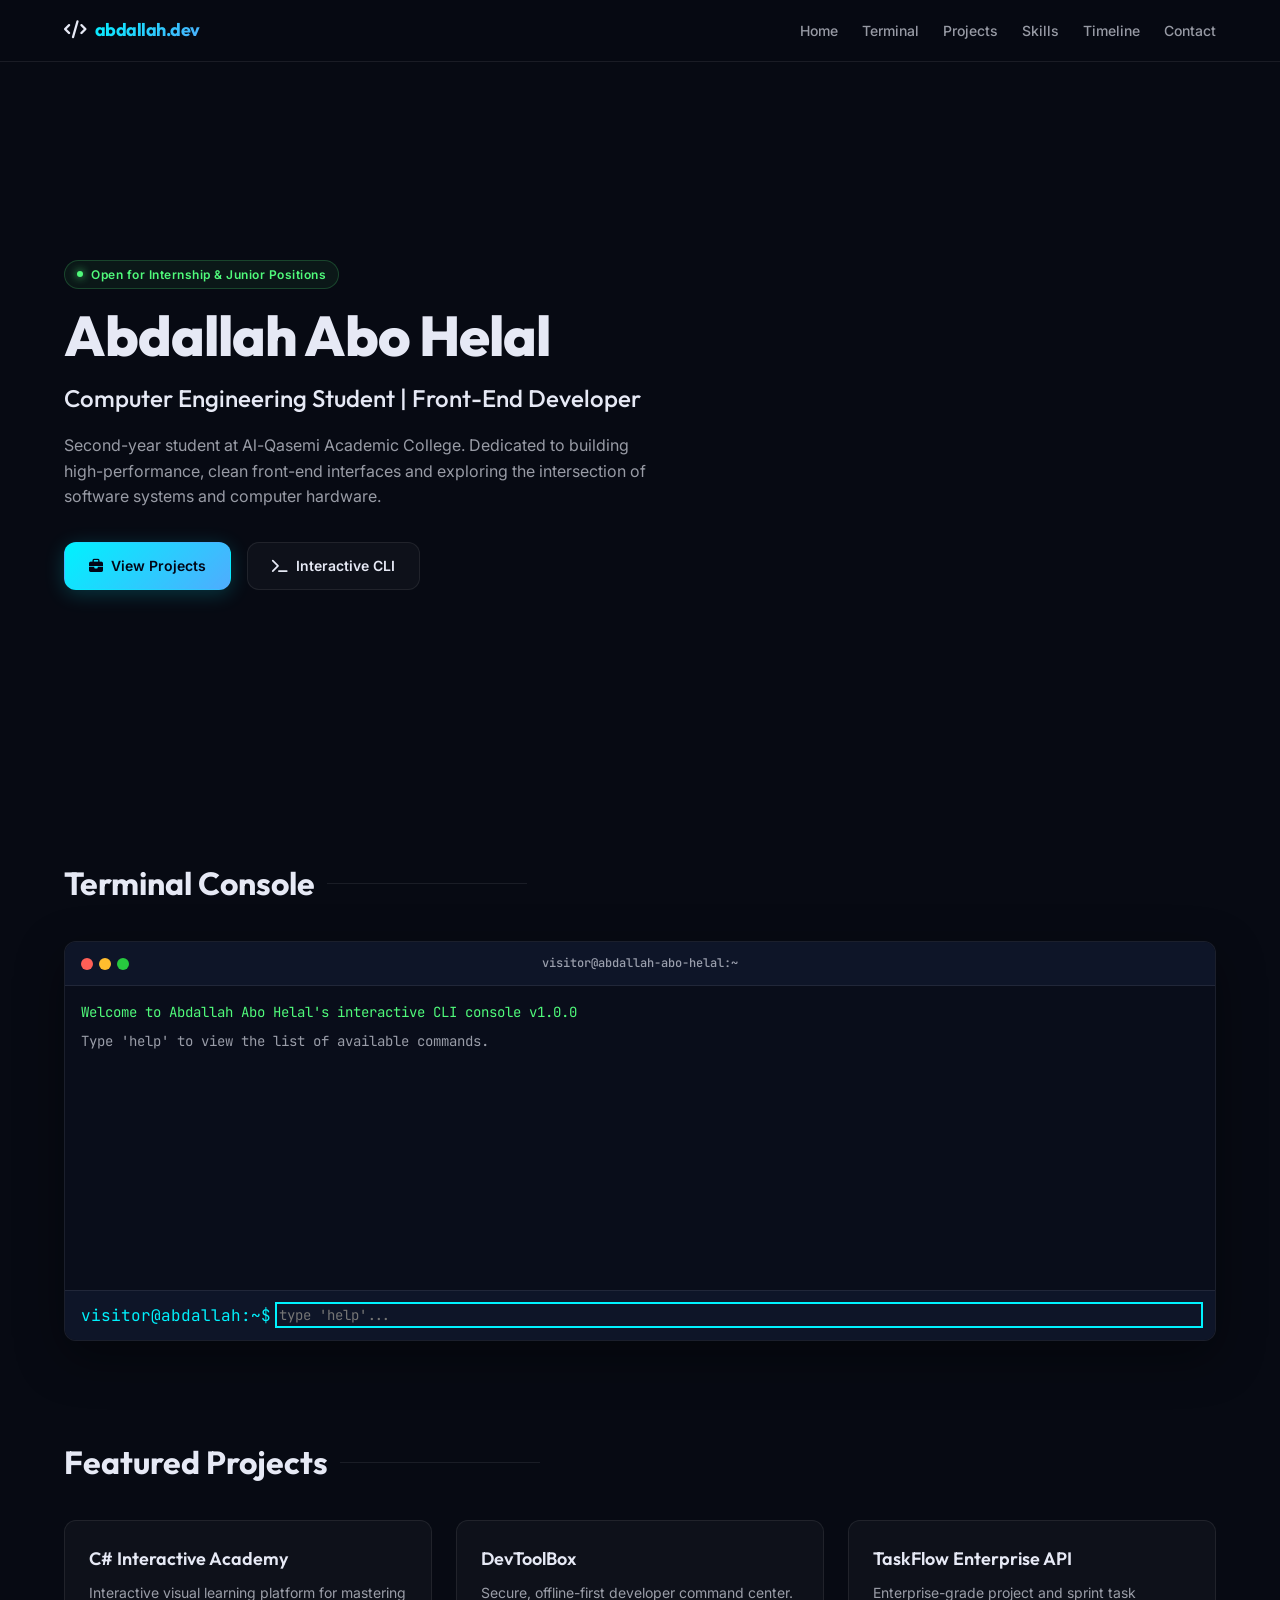
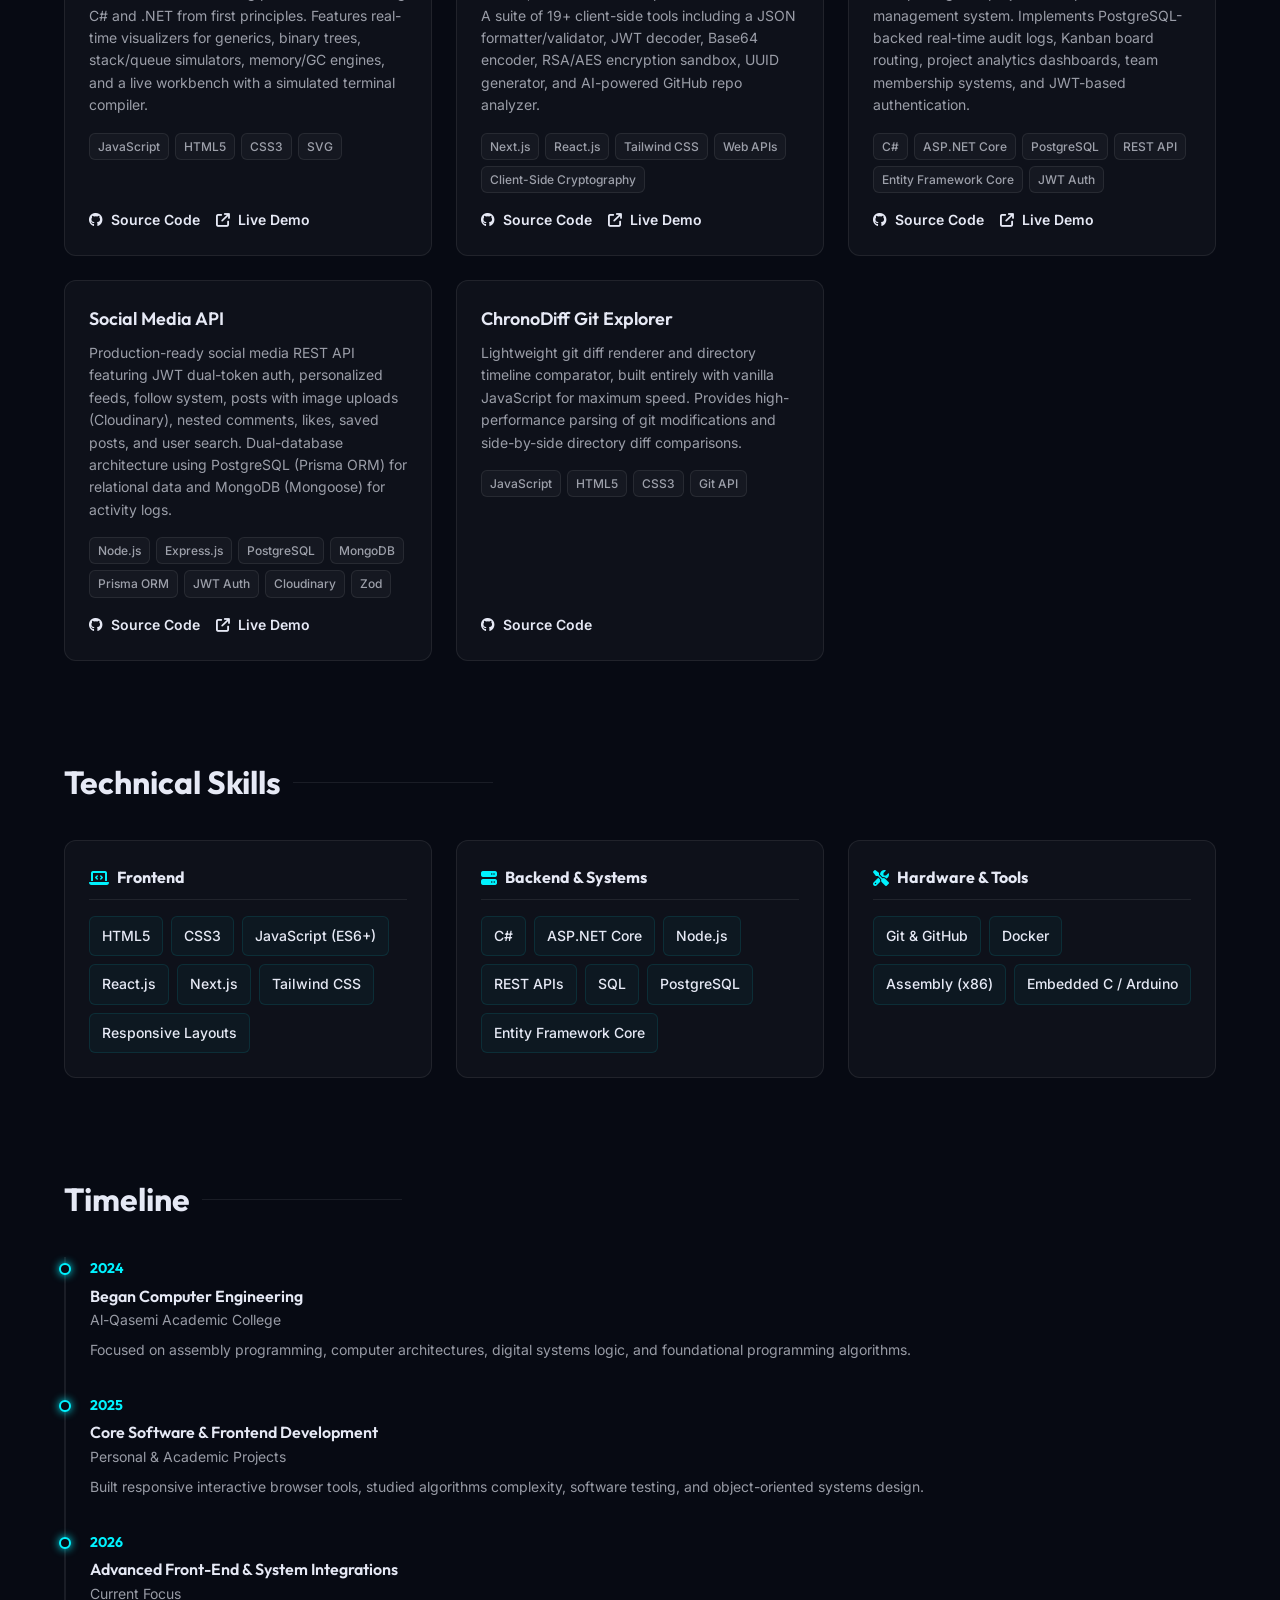
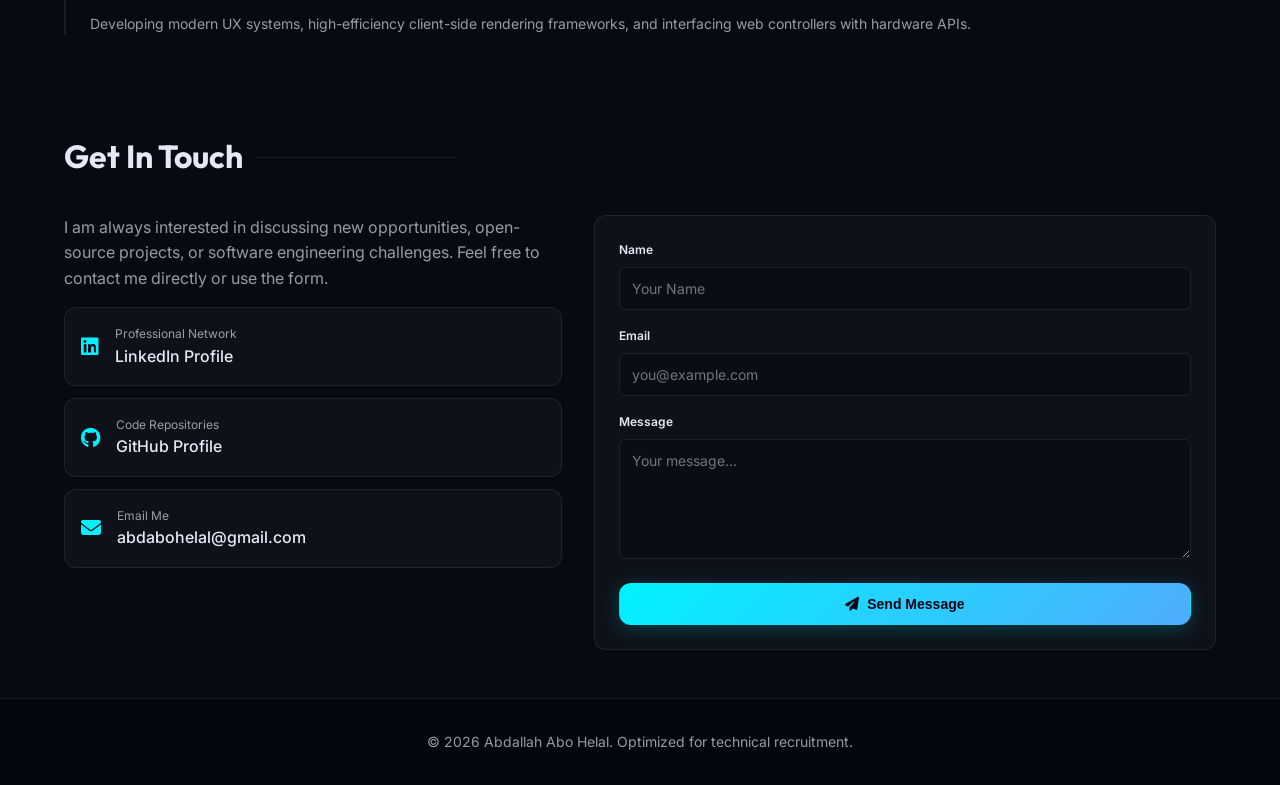
==== index.html @ c7d5bc29 "Update contact links, form, and project details Update GitHub URL and email across site and JSON-LD " ====
<!DOCTYPE html>
<html lang="en">
<head>
  <meta charset="UTF-8" />
  <meta name="viewport" content="width=device-width, initial-scale=1.0"/>
  <title>Abdallah Abo Helal | Portfolio</title>
  
  <!-- SEO Meta Tags -->
  <meta name="description" content="Portfolio of Abdallah Abo Helal, a Computer Engineering Student and Front-End Developer. Explorable interactive terminal interface showcasing software engineering and system architecture skills." />
  <meta name="keywords" content="Abdallah Abo Helal, Computer Engineering, Front-End Developer, Portfolio, Software Engineer, CLI Portfolio, Al-Qasemi Academic College" />
  <meta name="author" content="Abdallah Abo Helal" />
  
  <!-- OpenGraph Meta Tags -->
  <meta property="og:title" content="Abdallah Abo Helal | Computer Engineering Student & Developer" />
  <meta property="og:description" content="Explore my portfolio featuring a lightweight interactive CLI terminal, engineering projects, and technical skills." />
  <meta property="og:type" content="website" />
  <meta property="og:url" content="https://github.com/AH-AbdAllah" />

  <!-- Google Fonts -->
  <link rel="preconnect" href="https://fonts.googleapis.com">
  <link rel="preconnect" href="https://fonts.gstatic.com" crossorigin>
  <link href="https://fonts.googleapis.com/css2?family=Inter:wght@300;400;500;600;700&family=JetBrains+Mono:wght@400;500&family=Outfit:wght@400;500;600;700;800&display=swap" rel="stylesheet">

  <!-- FontAwesome Icons -->
  <link rel="stylesheet" href="https://cdnjs.cloudflare.com/ajax/libs/font-awesome/6.4.0/css/all.min.css" integrity="sha512-iecdLmaskl7CVkqkXNQ/ZH/XLlvWZOJyj7Yy7tcenmpD1ypASozpmT/E0iPtmFIB46ZmdtAc9eNBvH0H/ZpiBw==" crossorigin="anonymous" referrerpolicy="no-referrer" />

  <!-- Link to External Stylesheet -->
  <link rel="stylesheet" href="style.css" />

  <!-- JSON-LD Person Schema -->
  <script type="application/ld+json">
  {
    "@context": "https://schema.org",
    "@type": "Person",
    "name": "Abdallah Abo Helal",
    "jobTitle": "Computer Engineering Student & Front-End Developer",
    "alumniOf": {
      "@type": "EducationalOrganization",
      "name": "Al-Qasemi Academic College"
    },
    "url": "https://www.linkedin.com/in/abd-allah-abo-helal-a6677434a/",
    "sameAs": [
      "https://www.linkedin.com/in/abd-allah-abo-helal-a6677434a/",
      "https://github.com/AH-AbdAllah"
    ]
  }
  </script>

  <!-- Link to External JavaScript logic -->
  <script src="script.js" defer></script>
</head>
<body>

  <!-- Floating Sticky Navigation -->
  <header>
    <nav class="nav-container">
      <a href="#" class="logo">
        <i class="fa-solid fa-code"></i> <span>abdallah.dev</span>
      </a>
      <ul class="nav-links">
        <li><a href="#" class="active">Home</a></li>
        <li><a href="#terminal">Terminal</a></li>
        <li><a href="#projects">Projects</a></li>
        <li><a href="#skills">Skills</a></li>
        <li><a href="#timeline">Timeline</a></li>
        <li><a href="#contact">Contact</a></li>
      </ul>
    </nav>
  </header>

  <!-- Hero Section -->
  <section class="hero-section" id="home">
    <div class="status-badge">
      <span class="pulse"></span> Open for Internship & Junior Positions
    </div>
    <h1 class="hero-title">Abdallah Abo Helal</h1>
    <h2 class="hero-subtitle">Computer Engineering Student | Front-End Developer</h2>
    <p class="hero-description">
      Second-year student at Al-Qasemi Academic College. Dedicated to building high-performance, clean front-end interfaces and exploring the intersection of software systems and computer hardware.
    </p>
    <div class="hero-actions">
      <a href="#projects" class="btn btn-primary">
        <i class="fa-solid fa-briefcase"></i> View Projects
      </a>
      <a href="#terminal" class="btn btn-secondary" onclick="focusTerminal()">
        <i class="fa-solid fa-terminal"></i> Interactive CLI
      </a>
    </div>
  </section>

  <!-- Interactive Terminal Section -->
  <section id="terminal">
    <div class="section-header">
      <h2 class="section-title">Terminal Console</h2>
    </div>
    
    <div class="terminal-container" onclick="focusTerminal()">
      <div class="terminal-header">
        <div class="terminal-dots">
          <div class="terminal-dot red"></div>
          <div class="terminal-dot yellow"></div>
          <div class="terminal-dot green"></div>
        </div>
        <div class="terminal-title">visitor@abdallah-abo-helal:~</div>
        <div style="width: 48px;"></div>
      </div>
      
      <div class="terminal-output" id="terminalOutput">
        <!-- Lines will be dynamically generated here -->
      </div>
      
      <div class="terminal-input-container">
        <span class="prompt-user">visitor@abdallah:~$</span>
        <input 
          type="text" 
          class="terminal-input" 
          id="terminalInput" 
          autofocus 
          autocomplete="off" 
          spellcheck="false"
          placeholder="type 'help'..."
        />
      </div>
    </div>
  </section>

  <!-- Projects Grid Section -->
  <section id="projects">
    <div class="section-header">
      <h2 class="section-title">Featured Projects</h2>
    </div>
    <div class="projects-grid" id="projectsGrid">
      <!-- Dynamically generated projects cards -->
    </div>
  </section>

  <!-- Skills Grid Section -->
  <section id="skills">
    <div class="section-header">
      <h2 class="section-title">Technical Skills</h2>
    </div>
    <div class="skills-wrapper" id="skillsWrapper">
      <!-- Dynamically generated skills -->
    </div>
  </section>

  <!-- Education Timeline Section -->
  <section id="timeline">
    <div class="section-header">
      <h2 class="section-title">Timeline</h2>
    </div>
    <div class="timeline-container" id="timelineContainer">
      <!-- Dynamically generated timeline -->
    </div>
  </section>

  <!-- Contact Form Section -->
  <section id="contact">
    <div class="section-header">
      <h2 class="section-title">Get In Touch</h2>
    </div>
    
    <div class="contact-container">
      <div class="contact-info">
        <p>
          I am always interested in discussing new opportunities, open-source projects, or software engineering challenges. Feel free to contact me directly or use the form.
        </p>
        <div class="contact-methods">
          <a href="https://www.linkedin.com/in/abd-allah-abo-helal-a6677434a/" target="_blank" rel="noopener noreferrer" class="contact-method">
            <i class="fa-brands fa-linkedin"></i>
            <div>
              <span>Professional Network</span>
              <p>LinkedIn Profile</p>
            </div>
          </a>
          <a href="https://github.com/AH-AbdAllah" target="_blank" rel="noopener noreferrer" class="contact-method">
            <i class="fa-brands fa-github"></i>
            <div>
              <span>Code Repositories</span>
              <p>GitHub Profile</p>
            </div>
          </a>
          <a href="mailto:abdabohelal@gmail.com" class="contact-method">
            <i class="fa-solid fa-envelope"></i>
            <div>
              <span>Email Me</span>
              <p>abdabohelal@gmail.com</p>
            </div>
          </a>
        </div>
      </div>
      
      <div class="contact-form-card">
        <form id="contactForm" onsubmit="handleContactSubmit(event)">
          <div class="form-group">
            <label for="formName">Name</label>
            <input type="text" id="formName" name="name" class="form-control" placeholder="Your Name" />
            <div class="form-feedback" id="nameFeedback">Name is required.</div>
          </div>
          <div class="form-group">
            <label for="formEmail">Email</label>
            <input type="email" id="formEmail" name="email" class="form-control" placeholder="you@example.com" />
            <div class="form-feedback" id="emailFeedback">A valid email address is required.</div>
          </div>
          <div class="form-group">
            <label for="formMessage">Message</label>
            <textarea id="formMessage" name="message" class="form-control" placeholder="Your message..."></textarea>
            <div class="form-feedback" id="messageFeedback">Message cannot be empty.</div>
          </div>
          
          <button type="submit" class="btn btn-primary" style="width: 100%;">
            <i class="fa-solid fa-paper-plane"></i> Send Message
          </button>
        </form>
        <div class="form-success" id="formSuccess">
          <i class="fa-solid fa-circle-check"></i> &nbsp; Message received successfully! Thank you for reaching out.
        </div>
      </div>
    </div>
  </section>

  <!-- Footer -->
  <footer>
    <p>© 2026 Abdallah Abo Helal. Optimized for technical recruitment.</p>
  </footer>
</body>
</html>
---- style.css ----
/* Design System Tokens */
:root {
  --bg: #070a13;
  --surface: rgba(255, 255, 255, 0.03);
  --surface-hover: rgba(255, 255, 255, 0.06);
  --border: rgba(255, 255, 255, 0.08);
  --border-focus: rgba(0, 242, 254, 0.5);

  --primary: #00f2fe;
  --secondary: #4facfe;
  --primary-glow: rgba(0, 242, 254, 0.15);

  --text: #e6e9f5;
  --muted: rgba(230, 233, 245, 0.65);
  --error: #ff5555;
  --success: #50fa7b;

  --radius: 12px;
  --radius-sm: 6px;

  --space-1: 4px;
  --space-2: 8px;
  --space-3: 12px;
  --space-4: 16px;
  --space-5: 24px;
  --space-6: 32px;
  --space-8: 48px;

  --font-headings: 'Outfit', sans-serif;
  --font-body: 'Inter', sans-serif;
  --font-terminal: 'JetBrains Mono', monospace;

  --transition-fast: 0.15s ease;
  --transition-normal: 0.25s ease;

  /* Typography Scale */
  --font-size-xs: 0.75rem;
  --font-size-sm: 0.875rem;
  --font-size-md: 1rem;
  --font-size-lg: 1.125rem;
  --font-size-xl: 1.5rem;
  --font-size-2xl: 2rem;
  --font-size-3xl: 3.5rem;
}

/* Base Styles */
* {
  margin: 0;
  padding: 0;
  box-sizing: border-box;
  outline: none;
}

html {
  scroll-behavior: smooth;
  font-size: 16px;
  background-color: var(--bg);
}

body {
  background-color: var(--bg);
  color: var(--text);
  font-family: var(--font-body);
  line-height: 1.6;
  overflow-x: hidden;
  -webkit-font-smoothing: antialiased;
}

/* Floating Navigation */
header {
  position: fixed;
  top: 0;
  left: 0;
  width: 100%;
  z-index: 100;
  background: rgba(7, 10, 19, 0.75);
  backdrop-filter: blur(12px);
  border-bottom: 1px solid var(--border);
}

.nav-container {
  max-width: 1200px;
  margin: 0 auto;
  padding: var(--space-4) var(--space-5);
  display: flex;
  justify-content: space-between;
  align-items: center;
}

.logo {
  font-family: var(--font-headings);
  font-size: var(--font-size-lg);
  font-weight: 700;
  color: var(--text);
  text-decoration: none;
  letter-spacing: -0.5px;
  display: flex;
  align-items: center;
  gap: var(--space-2);
}

.logo span {
  background: linear-gradient(135deg, var(--primary), var(--secondary));
  -webkit-background-clip: text;
  -webkit-text-fill-color: transparent;
}

.nav-links {
  display: flex;
  list-style: none;
  gap: var(--space-5);
}

.nav-links a {
  color: var(--muted);
  text-decoration: none;
  font-size: var(--font-size-sm);
  font-weight: 500;
  transition: var(--transition-fast);
  position: relative;
}

.nav-links a:hover,
.nav-links a.active {
  color: var(--primary);
}

.nav-links a::after {
  content: '';
  position: absolute;
  bottom: -4px;
  left: 0;
  width: 0;
  height: 2px;
  background: linear-gradient(90deg, var(--primary), var(--secondary));
  transition: var(--transition-fast);
}

.nav-links a:hover::after,
.nav-links a.active::after {
  width: 100%;
}

/* Layout Sections */
section {
  max-width: 1200px;
  margin: 0 auto;
  padding: var(--space-8) var(--space-5);
}

.section-header {
  margin-bottom: var(--space-6);
}

.section-title {
  font-family: var(--font-headings);
  font-size: var(--font-size-2xl);
  font-weight: 700;
  color: var(--text);
  display: flex;
  align-items: center;
  gap: var(--space-3);
}

.section-title::after {
  content: '';
  flex-grow: 1;
  height: 1px;
  background: var(--border);
  max-width: 200px;
}

/* Hero Section */
.hero-section {
  min-height: 90vh;
  display: flex;
  flex-direction: column;
  justify-content: center;
  position: relative;
  padding-top: calc(var(--space-8) + 40px);
}

.status-badge {
  display: inline-flex;
  align-items: center;
  gap: var(--space-2);
  background: rgba(80, 250, 123, 0.06);
  border: 1px solid rgba(80, 250, 123, 0.2);
  color: var(--success);
  padding: var(--space-1) var(--space-3);
  border-radius: 999px;
  font-size: var(--font-size-xs);
  font-weight: 600;
  width: fit-content;
  margin-bottom: var(--space-4);
  letter-spacing: 0.5px;
}

.status-badge .pulse {
  width: 6px;
  height: 6px;
  background-color: var(--success);
  border-radius: 50%;
  display: inline-block;
  box-shadow: 0 0 8px var(--success);
  animation: pulse-animation 2s infinite;
}

@keyframes pulse-animation {
  0% {
    transform: scale(0.95);
    box-shadow: 0 0 0 0 rgba(80, 250, 123, 0.7);
  }
  70% {
    transform: scale(1);
    box-shadow: 0 0 0 6px rgba(80, 250, 123, 0);
  }
  100% {
    transform: scale(0.95);
    box-shadow: 0 0 0 0 rgba(80, 250, 123, 0);
  }
}

.hero-title {
  font-family: var(--font-headings);
  font-size: var(--font-size-3xl);
  font-weight: 800;
  line-height: 1.1;
  margin-bottom: var(--space-3);
  letter-spacing: -1px;
}

.hero-title span {
  background: linear-gradient(135deg, var(--primary), var(--secondary));
  -webkit-background-clip: text;
  -webkit-text-fill-color: transparent;
}

.hero-subtitle {
  font-family: var(--font-headings);
  font-size: var(--font-size-xl);
  font-weight: 500;
  color: var(--text);
  margin-bottom: var(--space-4);
}

.hero-description {
  max-width: 600px;
  color: var(--muted);
  font-size: var(--font-size-md);
  margin-bottom: var(--space-6);
}

.hero-actions {
  display: flex;
  gap: var(--space-4);
  flex-wrap: wrap;
}

.btn {
  display: inline-flex;
  align-items: center;
  justify-content: center;
  gap: var(--space-2);
  padding: var(--space-3) var(--space-5);
  border-radius: var(--radius);
  font-size: var(--font-size-sm);
  font-weight: 600;
  text-decoration: none;
  cursor: pointer;
  transition: var(--transition-fast);
  border: 1px solid transparent;
}

.btn-primary {
  background: linear-gradient(135deg, var(--primary), var(--secondary));
  color: #020617;
  box-shadow: 0 4px 20px rgba(0, 242, 254, 0.2);
}

.btn-primary:hover {
  box-shadow: 0 4px 24px rgba(0, 242, 254, 0.35);
  transform: translateY(-2px);
}

.btn-secondary {
  background: var(--surface);
  border-color: var(--border);
  color: var(--text);
}

.btn-secondary:hover {
  background: var(--surface-hover);
  border-color: var(--muted);
  transform: translateY(-2px);
}

/* Terminal Console */
.terminal-container {
  margin-top: var(--space-5);
  background: rgba(10, 15, 30, 0.7);
  border: 1px solid var(--border);
  border-radius: var(--radius);
  box-shadow: 0 16px 48px rgba(0, 0, 0, 0.4);
  overflow: hidden;
  font-family: var(--font-terminal);
  display: flex;
  flex-direction: column;
  height: 400px;
}

.terminal-header {
  background: rgba(15, 23, 42, 0.9);
  padding: var(--space-3) var(--space-4);
  display: flex;
  justify-content: space-between;
  align-items: center;
  border-bottom: 1px solid var(--border);
}

.terminal-dots {
  display: flex;
  gap: 6px;
}

.terminal-dot {
  width: 12px;
  height: 12px;
  border-radius: 50%;
}

.terminal-dot.red { background-color: #ff5f56; }
.terminal-dot.yellow { background-color: #ffbd2e; }
.terminal-dot.green { background-color: #27c93f; }

.terminal-title {
  font-size: var(--font-size-xs);
  color: var(--muted);
  font-weight: 500;
}

.terminal-output {
  flex-grow: 1;
  padding: var(--space-4);
  overflow-y: auto;
  font-size: var(--font-size-sm);
  display: flex;
  flex-direction: column;
  gap: var(--space-2);
  scroll-behavior: smooth;
}

.terminal-line {
  line-height: 1.5;
  white-space: pre-wrap;
  word-break: break-word;
}

.line-command {
  display: flex;
  align-items: center;
}

.prompt-user {
  color: var(--primary);
}

.prompt-cmd {
  color: var(--text);
  font-weight: 500;
}

.line-default {
  color: var(--text);
}

.line-info {
  color: var(--muted);
}

.line-error {
  color: var(--error);
  font-weight: 500;
}

.line-success {
  color: var(--success);
}

.terminal-input-container {
  display: flex;
  align-items: center;
  background: rgba(15, 23, 42, 0.9);
  padding: var(--space-3) var(--space-4);
  border-top: 1px solid var(--border);
}

.terminal-input-container .prompt-user {
  margin-right: var(--space-2);
  user-select: none;
}

.terminal-input {
  flex-grow: 1;
  background: transparent;
  border: none;
  color: var(--text);
  font-family: var(--font-terminal);
  font-size: var(--font-size-sm);
  caret-color: var(--primary);
}

/* Projects Grid */
.projects-grid {
  display: grid;
  grid-template-columns: repeat(auto-fit, minmax(320px, 1fr));
  gap: var(--space-5);
  margin-top: var(--space-4);
}

.project-card {
  background: var(--surface);
  border: 1px solid var(--border);
  border-radius: var(--radius);
  padding: var(--space-5);
  display: flex;
  flex-direction: column;
  justify-content: space-between;
  transition: var(--transition-normal);
}

.project-card:hover {
  transform: translateY(-4px);
  border-color: var(--primary-glow);
  box-shadow: 0 12px 32px rgba(0, 242, 254, 0.05);
}

.project-top h3 {
  font-family: var(--font-headings);
  font-size: var(--font-size-lg);
  font-weight: 600;
  color: var(--text);
  margin-bottom: var(--space-2);
}

.project-description {
  color: var(--muted);
  font-size: var(--font-size-sm);
  margin-bottom: var(--space-4);
}

.project-tech {
  display: flex;
  flex-wrap: wrap;
  gap: 6px;
  margin-bottom: var(--space-4);
}

.tech-tag {
  background: rgba(255, 255, 255, 0.03);
  border: 1px solid var(--border);
  color: var(--muted);
  padding: 3px 8px;
  border-radius: var(--radius-sm);
  font-size: var(--font-size-xs);
  font-weight: 500;
}

.project-links {
  display: flex;
  gap: var(--space-4);
}

.project-link {
  color: var(--text);
  text-decoration: none;
  font-size: var(--font-size-sm);
  font-weight: 600;
  display: flex;
  align-items: center;
  gap: var(--space-2);
  transition: var(--transition-fast);
}

.project-link:hover {
  color: var(--primary);
}

/* Skills Grid */
.skills-wrapper {
  display: grid;
  grid-template-columns: repeat(auto-fit, minmax(280px, 1fr));
  gap: var(--space-5);
  margin-top: var(--space-4);
}

.skills-category {
  background: var(--surface);
  border: 1px solid var(--border);
  border-radius: var(--radius);
  padding: var(--space-5);
}

.skills-category h3 {
  font-family: var(--font-headings);
  font-size: var(--font-size-md);
  color: var(--text);
  margin-bottom: var(--space-4);
  display: flex;
  align-items: center;
  gap: var(--space-2);
  border-bottom: 1px solid var(--border);
  padding-bottom: var(--space-2);
}

.skills-category h3 i {
  color: var(--primary);
}

.skills-list {
  display: flex;
  flex-wrap: wrap;
  gap: var(--space-2);
}

.skill-badge {
  background: rgba(0, 242, 254, 0.03);
  border: 1px solid rgba(0, 242, 254, 0.1);
  color: var(--text);
  padding: var(--space-2) var(--space-3);
  border-radius: var(--radius-sm);
  font-size: var(--font-size-sm);
  font-weight: 500;
  transition: var(--transition-fast);
}

.skill-badge:hover {
  border-color: var(--primary);
  box-shadow: 0 0 10px rgba(0, 242, 254, 0.15);
  transform: translateY(-1px);
}

/* Timeline Section */
.timeline-container {
  position: relative;
  margin-top: var(--space-4);
  padding-left: var(--space-5);
  border-left: 2px solid var(--border);
}

.timeline-item {
  position: relative;
  margin-bottom: var(--space-6);
}

.timeline-item:last-child {
  margin-bottom: 0;
}

.timeline-dot {
  position: absolute;
  left: calc(-1 * var(--space-5) - 7px);
  top: 6px;
  width: 12px;
  height: 12px;
  border-radius: 50%;
  background: var(--bg);
  border: 2px solid var(--primary);
  box-shadow: 0 0 8px var(--primary);
}

.timeline-time {
  font-family: var(--font-headings);
  font-size: var(--font-size-sm);
  font-weight: 700;
  color: var(--primary);
  margin-bottom: 4px;
}

.timeline-title {
  font-family: var(--font-headings);
  font-size: var(--font-size-md);
  font-weight: 600;
  color: var(--text);
}

.timeline-institution {
  font-size: var(--font-size-sm);
  color: var(--muted);
  margin-bottom: var(--space-2);
}

.timeline-description {
  color: var(--muted);
  font-size: var(--font-size-sm);
}

/* Contact Section */
.contact-container {
  display: grid;
  grid-template-columns: 1fr 1.25fr;
  gap: var(--space-6);
  margin-top: var(--space-4);
}

.contact-info {
  display: flex;
  flex-direction: column;
  gap: var(--space-4);
}

.contact-info p {
  color: var(--muted);
  font-size: var(--font-size-md);
}

.contact-methods {
  display: flex;
  flex-direction: column;
  gap: var(--space-3);
}

.contact-method {
  display: flex;
  align-items: center;
  gap: var(--space-4);
  background: var(--surface);
  border: 1px solid var(--border);
  padding: var(--space-4);
  border-radius: var(--radius);
  color: var(--text);
  text-decoration: none;
  transition: var(--transition-fast);
}

.contact-method:hover {
  border-color: var(--primary);
  background: var(--surface-hover);
  transform: translateX(4px);
}

.contact-method i {
  font-size: 1.25rem;
  color: var(--primary);
}

.contact-method div span {
  display: block;
  font-size: var(--font-size-xs);
  color: var(--muted);
}

.contact-method div p {
  font-weight: 500;
  margin: 0;
  color: var(--text);
}

.contact-form-card {
  background: var(--surface);
  border: 1px solid var(--border);
  border-radius: var(--radius);
  padding: var(--space-5);
}

.form-group {
  margin-bottom: var(--space-4);
}

.form-group label {
  display: block;
  font-size: var(--font-size-xs);
  font-weight: 600;
  color: var(--text);
  margin-bottom: var(--space-2);
}

.form-control {
  width: 100%;
  background: rgba(7, 10, 19, 0.5);
  border: 1px solid var(--border);
  color: var(--text);
  padding: var(--space-3);
  border-radius: var(--radius-sm);
  font-family: var(--font-body);
  font-size: var(--font-size-sm);
  transition: var(--transition-fast);
}

.form-control:focus {
  border-color: var(--border-focus);
  box-shadow: 0 0 12px var(--primary-glow);
}

textarea.form-control {
  resize: vertical;
  min-height: 120px;
}

.form-feedback {
  font-size: var(--font-size-xs);
  color: var(--error);
  margin-top: 4px;
  display: none;
}

.form-success {
  background: rgba(80, 250, 123, 0.08);
  border: 1px solid rgba(80, 250, 123, 0.2);
  color: var(--success);
  padding: var(--space-4);
  border-radius: var(--radius-sm);
  text-align: center;
  margin-top: var(--space-4);
  font-size: var(--font-size-sm);
  display: none;
}

/* Footer */
footer {
  border-top: 1px solid var(--border);
  padding: var(--space-6) var(--space-5);
  text-align: center;
  background: #04060d;
}

footer p {
  font-size: var(--font-size-sm);
  color: var(--muted);
}

/* Keyboard Nav Focus Ring Styling */
a:focus-visible,
button:focus-visible,
input:focus-visible,
textarea:focus-visible {
  outline: 2px solid var(--primary);
  outline-offset: 2px;
}

/* Responsive Breakpoints */
@media (max-width: 900px) {
  .contact-container {
    grid-template-columns: 1fr;
  }
}

@media (max-width: 768px) {
  html {
    font-size: 15px;
  }

  .nav-links {
    display: none; /* Keep nav simple on mobile */
  }

  .hero-title {
    font-size: 2.75rem;
  }

  .hero-subtitle {
    font-size: 1.25rem;
  }

  section {
    padding: var(--space-6) var(--space-4);
  }
}

@media (max-width: 480px) {
  .hero-title {
    font-size: 2.25rem;
  }

  .hero-actions {
    flex-direction: column;
    width: 100%;
  }

  .btn {
    width: 100%;
  }
}

@media (prefers-reduced-motion: reduce) {
  html {
    scroll-behavior: auto;
  }
  .status-badge .pulse {
    animation: none;
  }
  .project-card, .contact-method {
    transition: none;
    transform: none !important;
  }
}
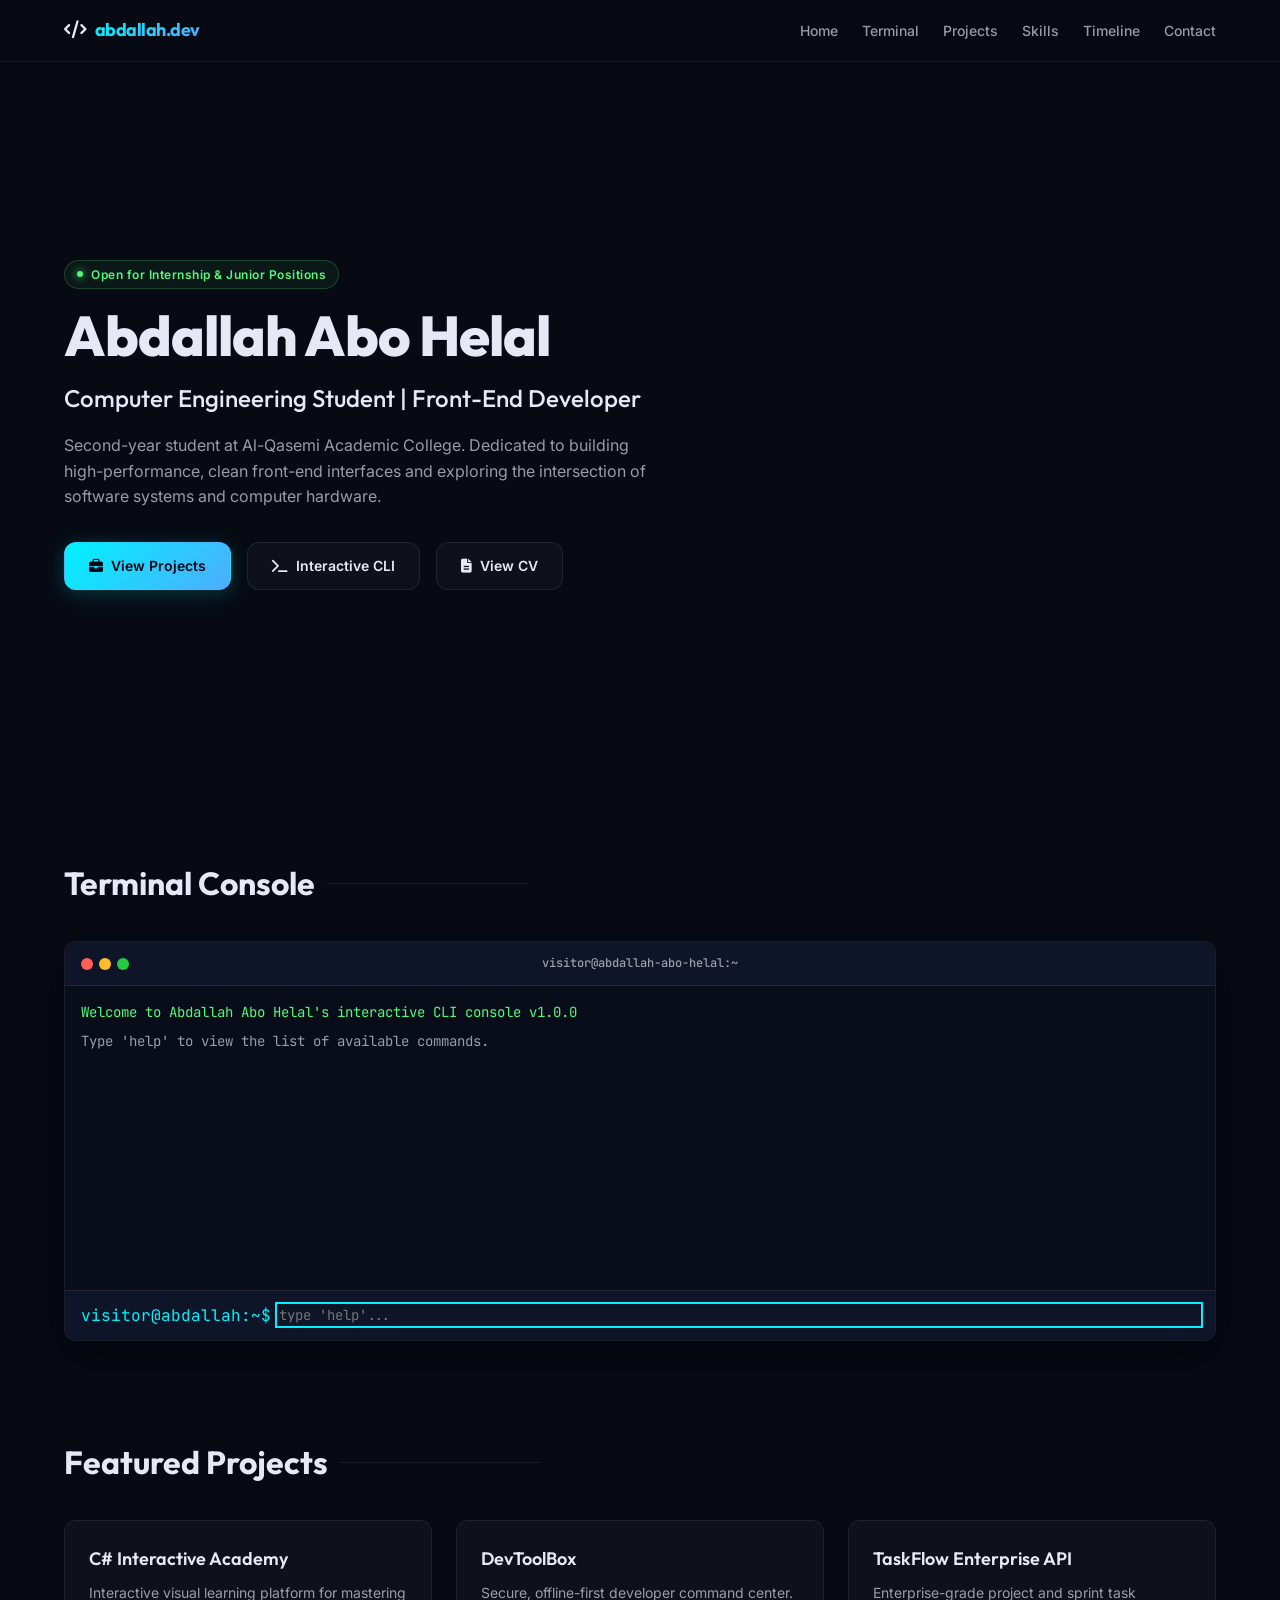
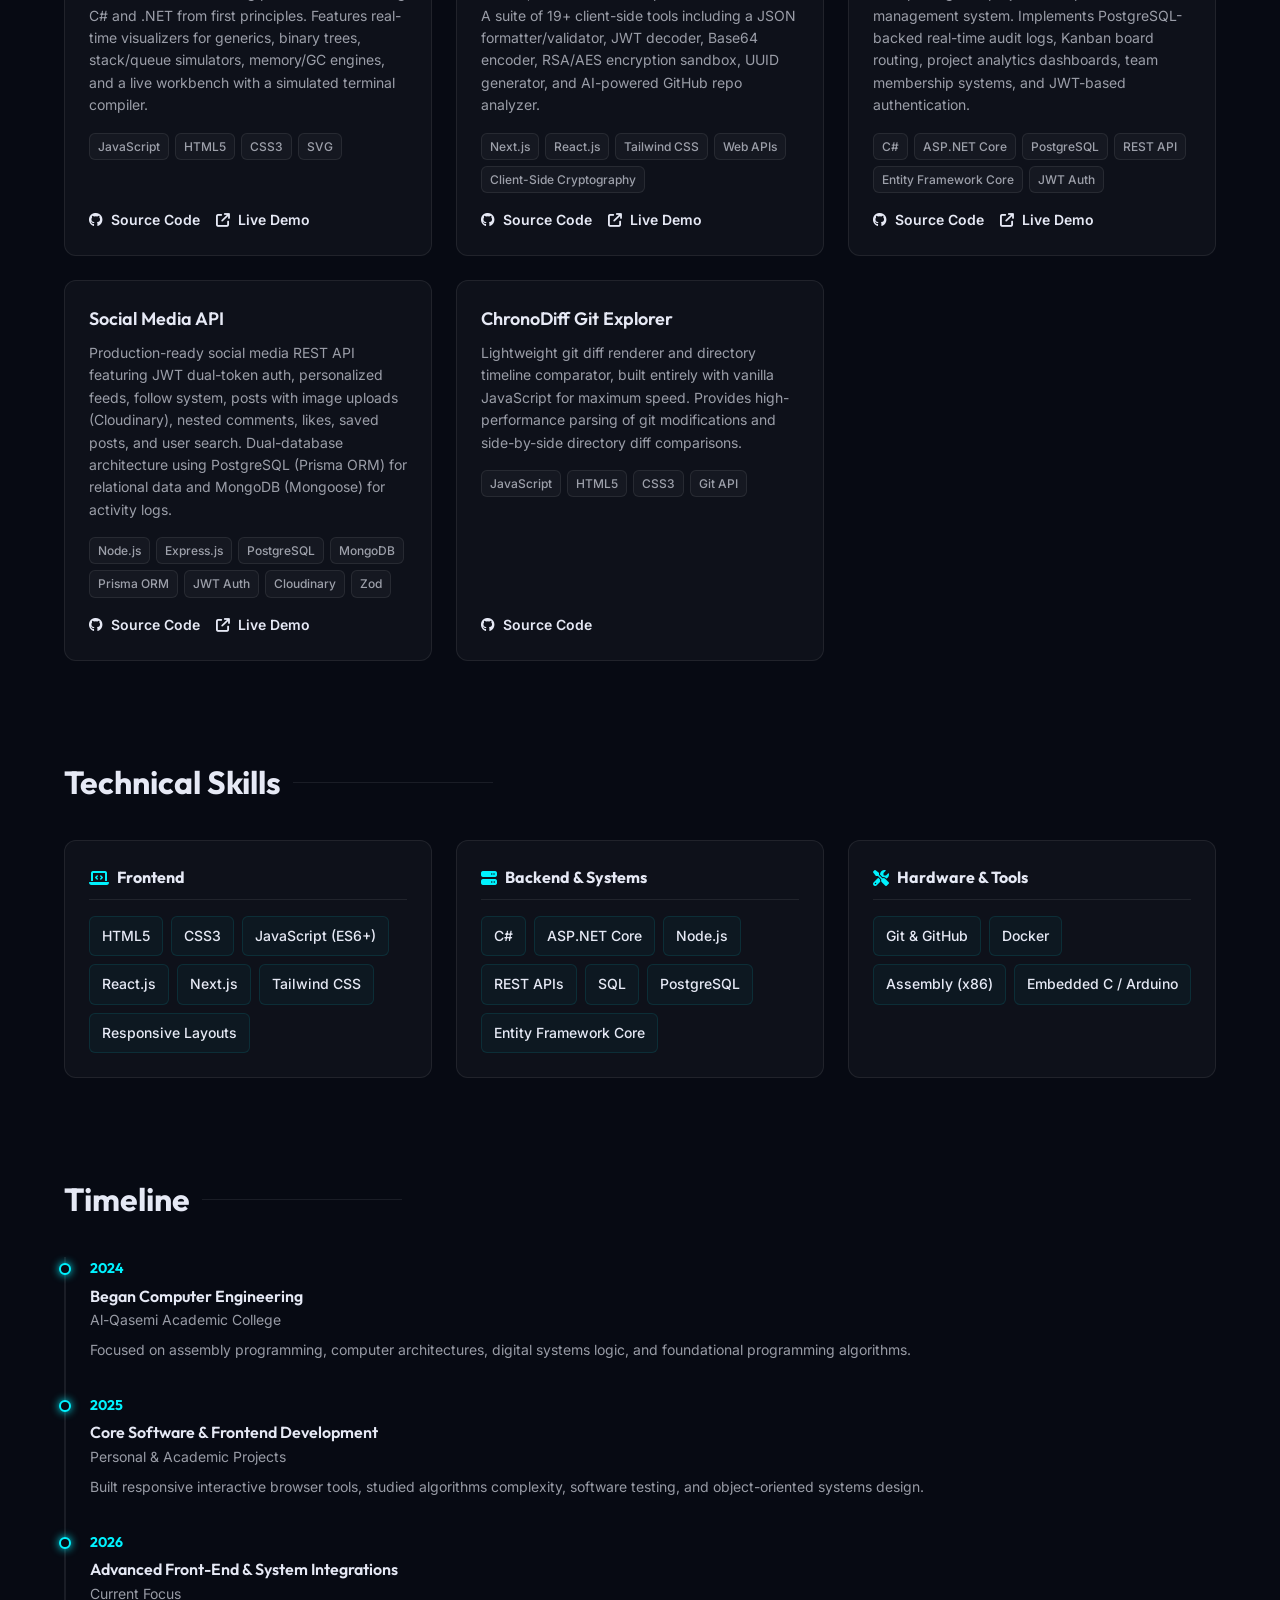
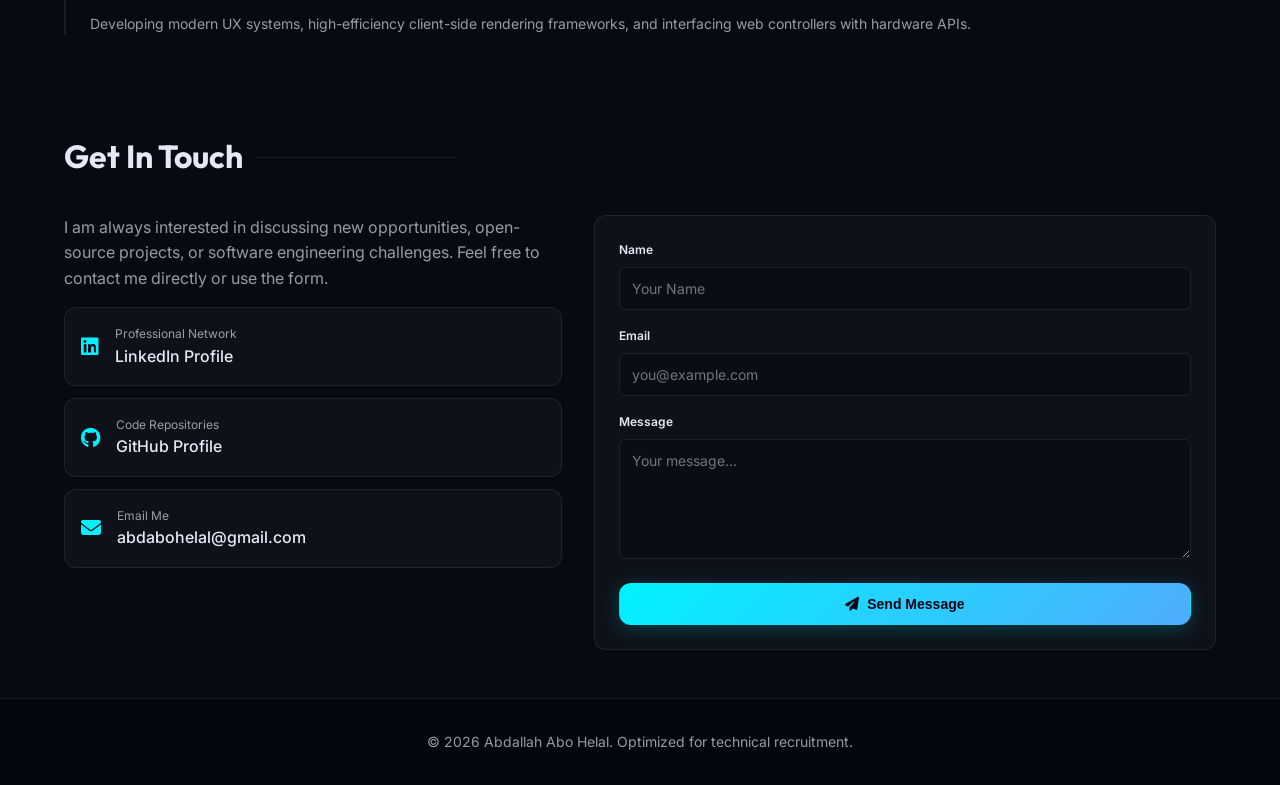
==== commit 4b1c2f18: "Add print toolbar to CV and index link Add a fixed print toolbar to cv.html with styles and markup t" ====
--- a/index.html
+++ b/index.html
@@ -84,6 +84,9 @@
       </a>
       <a href="#terminal" class="btn btn-secondary" onclick="focusTerminal()">
         <i class="fa-solid fa-terminal"></i> Interactive CLI
+      </a>
+      <a href="cv.html" target="_blank" class="btn btn-secondary">
+        <i class="fa-solid fa-file-lines"></i> View CV
       </a>
     </div>
   </section>
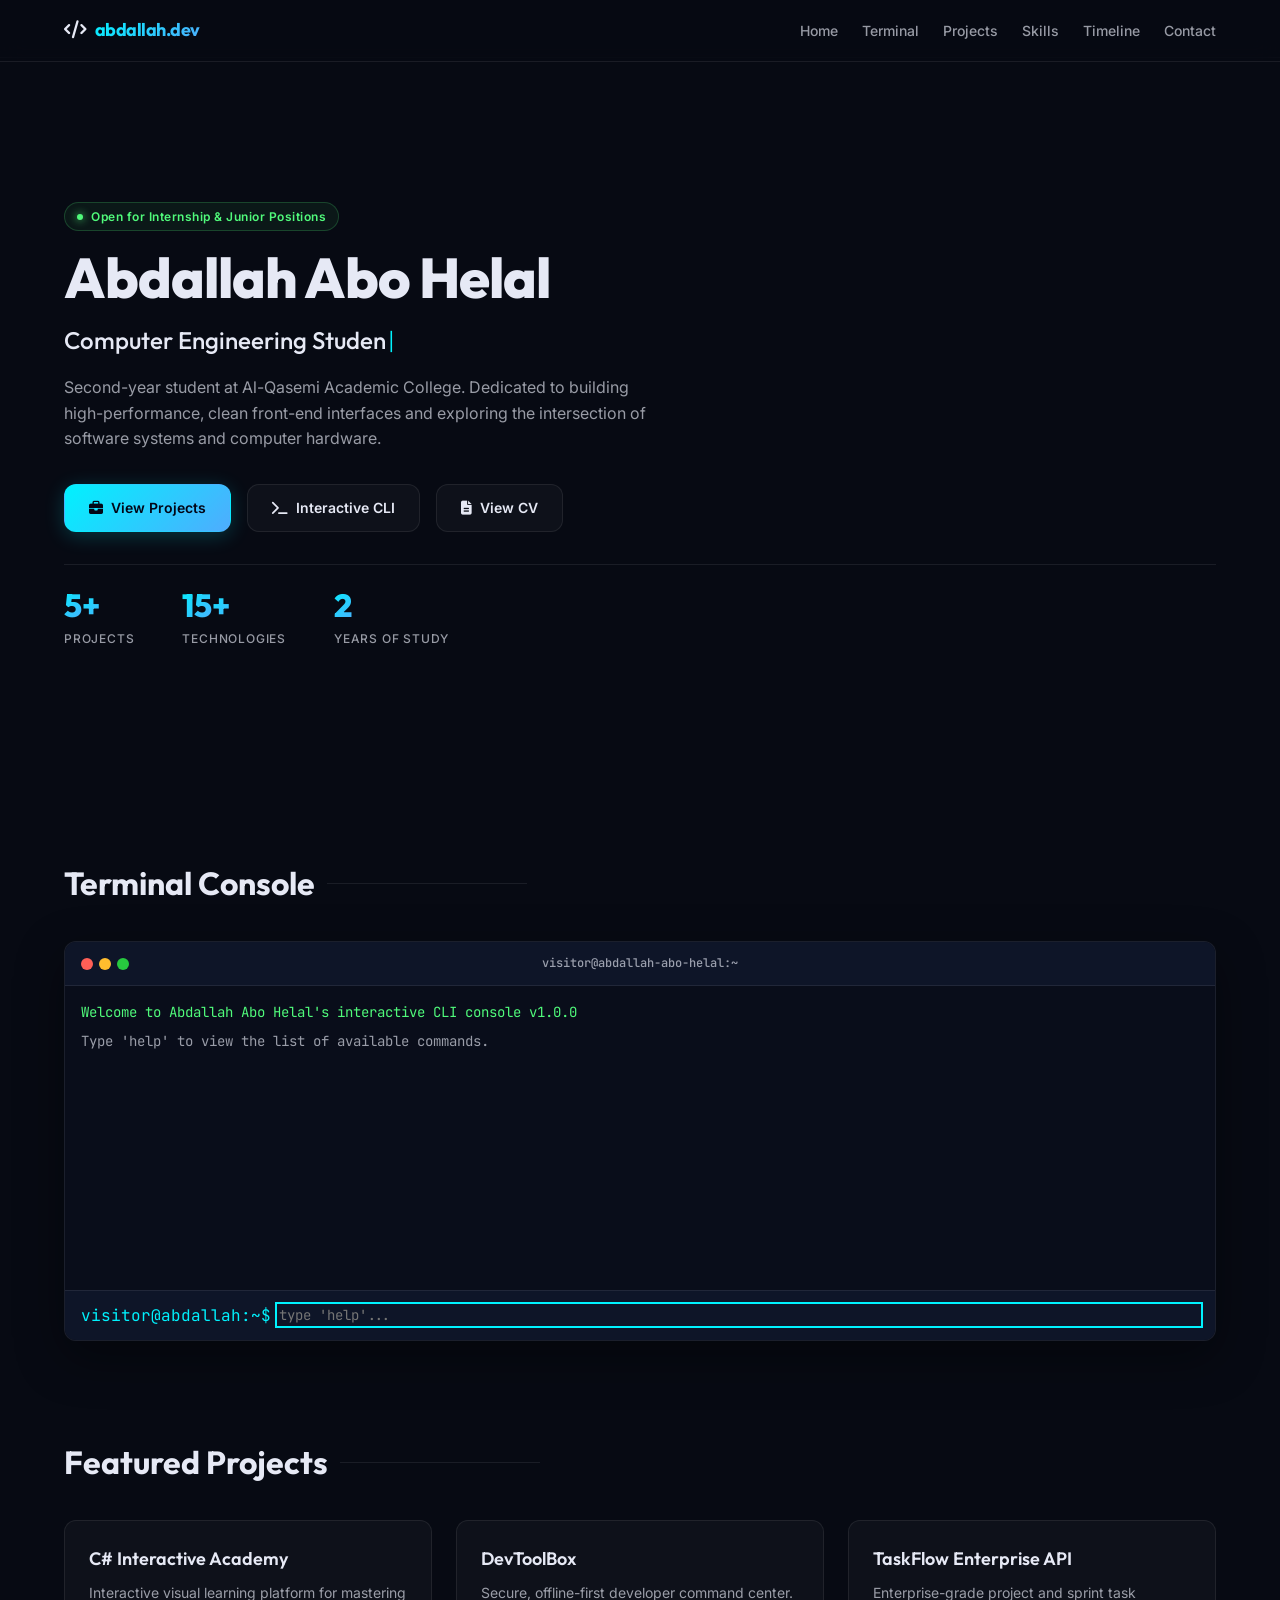
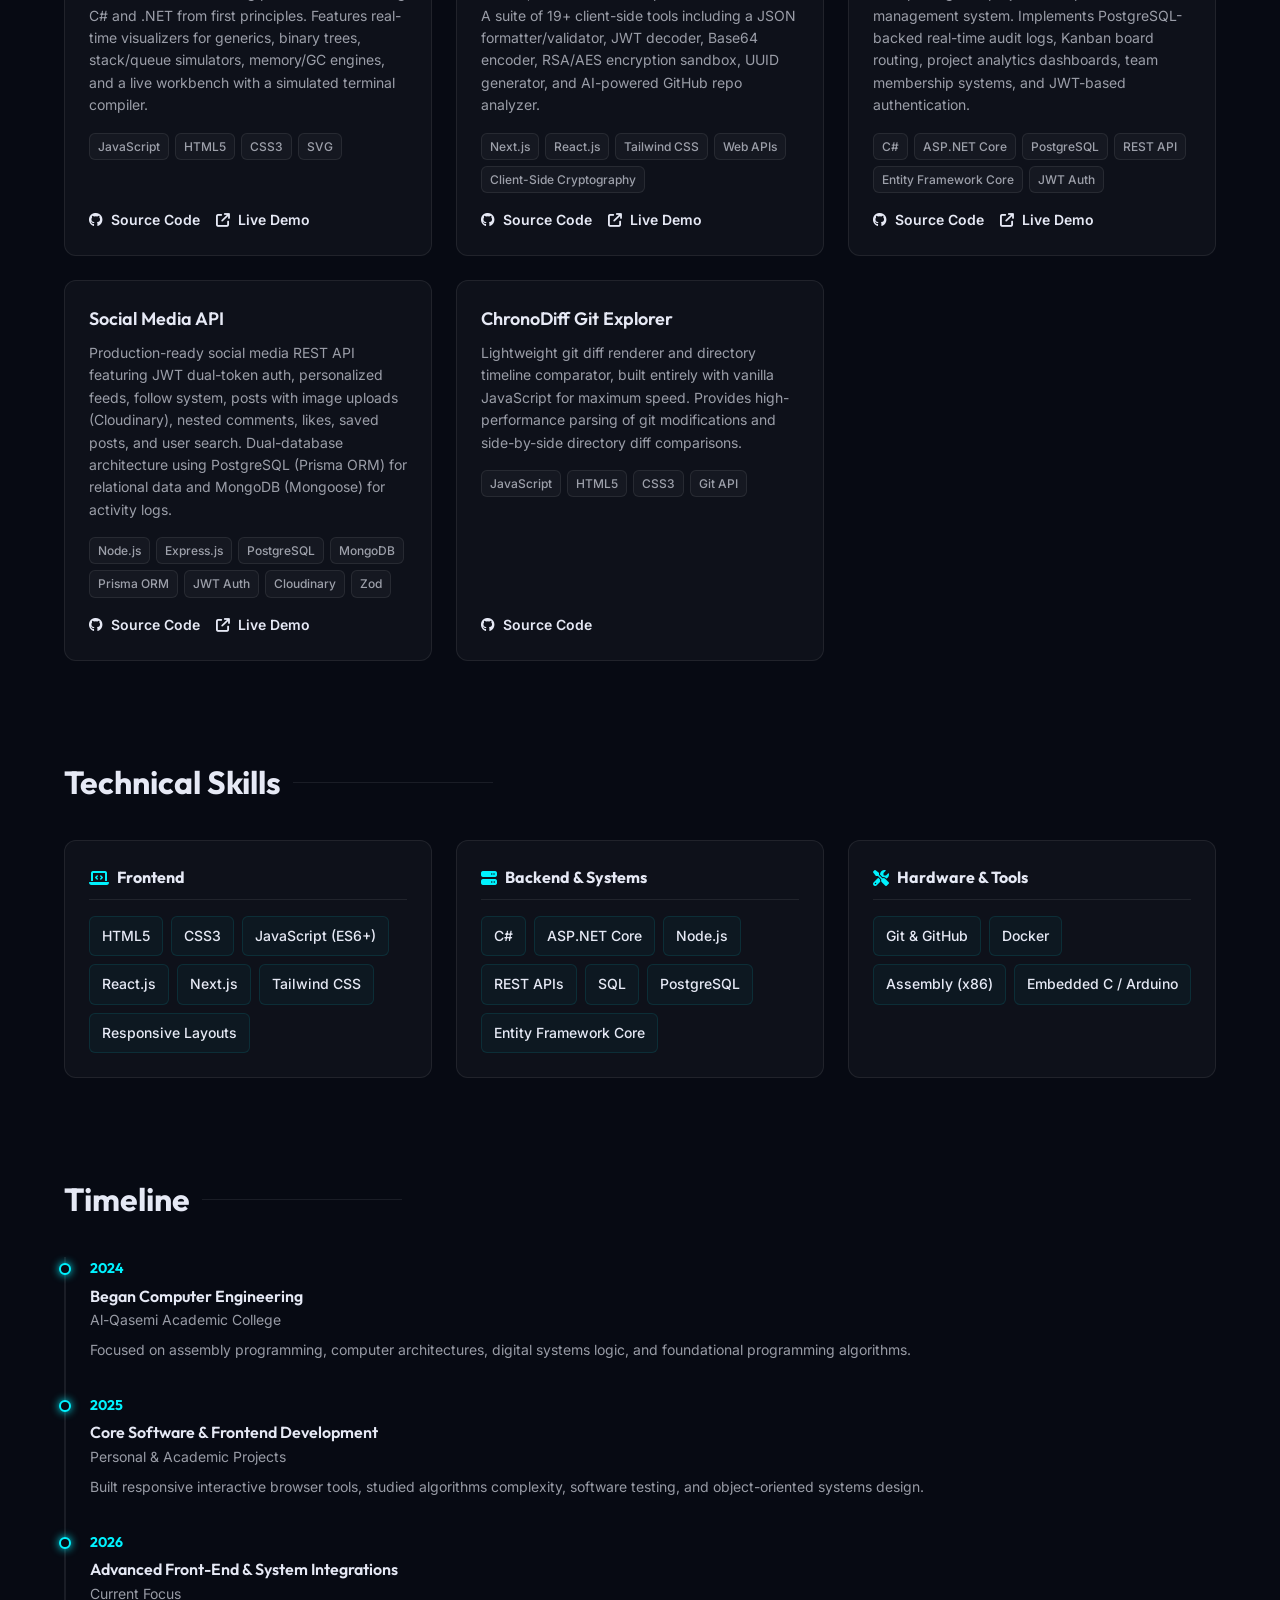
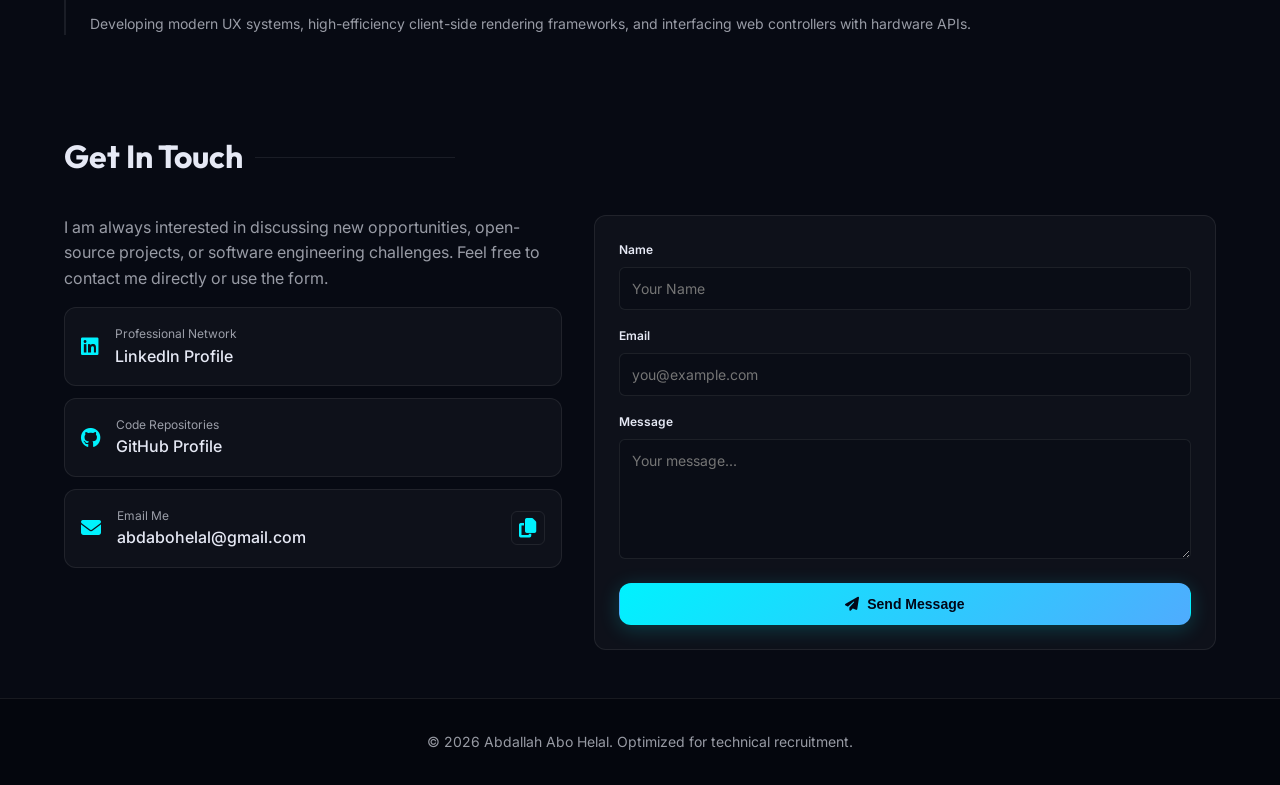
==== commit ef96549f: "Add mobile nav, typewriter and UI interactions Introduce mobile navigation and multiple UI enhanceme" ====
--- a/index.html
+++ b/index.html
@@ -65,8 +65,24 @@
         <li><a href="#timeline">Timeline</a></li>
         <li><a href="#contact">Contact</a></li>
       </ul>
+      <button class="hamburger" id="hamburger" aria-label="Toggle navigation" aria-expanded="false">
+        <span></span><span></span><span></span>
+      </button>
     </nav>
   </header>
+
+  <!-- Mobile Navigation Menu -->
+  <nav class="mobile-nav" id="mobileNav" aria-label="Mobile navigation">
+    <ul>
+      <li><a href="#home" onclick="closeMobileMenu()">Home</a></li>
+      <li><a href="#terminal" onclick="closeMobileMenu()">Terminal</a></li>
+      <li><a href="#projects" onclick="closeMobileMenu()">Projects</a></li>
+      <li><a href="#skills" onclick="closeMobileMenu()">Skills</a></li>
+      <li><a href="#timeline" onclick="closeMobileMenu()">Timeline</a></li>
+      <li><a href="#contact" onclick="closeMobileMenu()">Contact</a></li>
+      <li><a href="cv.html" target="_blank" onclick="closeMobileMenu()" class="mobile-nav-cv">View CV ↗</a></li>
+    </ul>
+  </nav>
 
   <!-- Hero Section -->
   <section class="hero-section" id="home">
@@ -74,7 +90,7 @@
       <span class="pulse"></span> Open for Internship & Junior Positions
     </div>
     <h1 class="hero-title">Abdallah Abo Helal</h1>
-    <h2 class="hero-subtitle">Computer Engineering Student | Front-End Developer</h2>
+    <h2 class="hero-subtitle"><span id="typewriter"></span><span class="tw-cursor">|</span></h2>
     <p class="hero-description">
       Second-year student at Al-Qasemi Academic College. Dedicated to building high-performance, clean front-end interfaces and exploring the intersection of software systems and computer hardware.
     </p>
@@ -88,6 +104,20 @@
       <a href="cv.html" target="_blank" class="btn btn-secondary">
         <i class="fa-solid fa-file-lines"></i> View CV
       </a>
+    </div>
+    <div class="hero-stats">
+      <div class="stat-item">
+        <div><span class="stat-num" data-target="5">0</span><span class="stat-sign">+</span></div>
+        <span class="stat-label">Projects</span>
+      </div>
+      <div class="stat-item">
+        <div><span class="stat-num" data-target="15">0</span><span class="stat-sign">+</span></div>
+        <span class="stat-label">Technologies</span>
+      </div>
+      <div class="stat-item">
+        <div><span class="stat-num" data-target="2">0</span></div>
+        <span class="stat-label">Years of Study</span>
+      </div>
     </div>
   </section>
 
@@ -189,6 +219,10 @@
               <span>Email Me</span>
               <p>abdabohelal@gmail.com</p>
             </div>
+            <button class="copy-btn" id="copyEmailBtn" onclick="copyEmail(event)" title="Copy email address">
+              <i class="fa-solid fa-copy"></i>
+              <span class="copy-tooltip">Copied!</span>
+            </button>
           </a>
         </div>
       </div>
@@ -226,5 +260,10 @@
   <footer>
     <p>© 2026 Abdallah Abo Helal. Optimized for technical recruitment.</p>
   </footer>
+  <!-- Back to Top Button -->
+  <button class="back-to-top" id="backToTop" aria-label="Back to top">
+    <i class="fa-solid fa-chevron-up"></i>
+  </button>
+
 </body>
 </html>
--- a/style.css
+++ b/style.css
@@ -794,3 +794,222 @@
     transform: none !important;
   }
 }
+
+/* ========== HAMBURGER MENU ========== */
+.hamburger {
+  display: none;
+  flex-direction: column;
+  gap: 5px;
+  background: none;
+  border: none;
+  cursor: pointer;
+  padding: var(--space-2);
+  border-radius: var(--radius-sm);
+}
+
+.hamburger span {
+  display: block;
+  width: 22px;
+  height: 2px;
+  background: var(--text);
+  border-radius: 2px;
+  transition: transform 0.25s ease, opacity 0.25s ease;
+}
+
+.hamburger.open span:nth-child(1) { transform: translateY(7px) rotate(45deg); }
+.hamburger.open span:nth-child(2) { opacity: 0; transform: scaleX(0); }
+.hamburger.open span:nth-child(3) { transform: translateY(-7px) rotate(-45deg); }
+
+/* ========== MOBILE NAV ========== */
+.mobile-nav {
+  position: fixed;
+  top: 57px;
+  left: 0;
+  right: 0;
+  z-index: 98;
+  background: rgba(7, 10, 19, 0.97);
+  backdrop-filter: blur(16px);
+  border-bottom: 1px solid var(--border);
+  padding: 0 var(--space-5);
+  max-height: 0;
+  overflow: hidden;
+  transition: max-height 0.35s ease, padding 0.35s ease;
+}
+
+.mobile-nav.open {
+  max-height: 400px;
+  padding: var(--space-4) var(--space-5);
+}
+
+.mobile-nav ul {
+  list-style: none;
+  display: flex;
+  flex-direction: column;
+  gap: var(--space-1);
+}
+
+.mobile-nav ul a {
+  display: block;
+  padding: var(--space-3) var(--space-4);
+  color: var(--muted);
+  text-decoration: none;
+  font-size: var(--font-size-sm);
+  font-weight: 500;
+  border-radius: var(--radius-sm);
+  transition: var(--transition-fast);
+}
+
+.mobile-nav ul a:hover,
+.mobile-nav ul a.mobile-nav-cv {
+  color: var(--primary);
+  background: var(--primary-glow);
+}
+
+@media (max-width: 768px) {
+  .hamburger { display: flex; }
+}
+
+/* ========== BACK TO TOP ========== */
+.back-to-top {
+  position: fixed;
+  bottom: 28px;
+  right: 28px;
+  z-index: 99;
+  width: 44px;
+  height: 44px;
+  border-radius: 50%;
+  background: linear-gradient(135deg, var(--primary), var(--secondary));
+  border: none;
+  color: #020617;
+  font-size: 0.95rem;
+  cursor: pointer;
+  display: flex;
+  align-items: center;
+  justify-content: center;
+  box-shadow: 0 4px 16px rgba(0, 242, 254, 0.3);
+  opacity: 0;
+  transform: translateY(16px);
+  pointer-events: none;
+  transition: opacity 0.3s ease, transform 0.3s ease, box-shadow 0.2s ease;
+}
+
+.back-to-top.visible {
+  opacity: 1;
+  transform: translateY(0);
+  pointer-events: all;
+}
+
+.back-to-top:hover {
+  box-shadow: 0 6px 24px rgba(0, 242, 254, 0.5);
+  transform: translateY(-3px);
+}
+
+/* ========== HERO STATS ========== */
+.hero-stats {
+  display: flex;
+  gap: var(--space-8);
+  margin-top: var(--space-6);
+  padding-top: var(--space-5);
+  border-top: 1px solid var(--border);
+  flex-wrap: wrap;
+}
+
+.stat-item {
+  display: flex;
+  flex-direction: column;
+  gap: 4px;
+}
+
+.stat-num, .stat-sign {
+  font-family: var(--font-headings);
+  font-size: 2rem;
+  font-weight: 800;
+  background: linear-gradient(135deg, var(--primary), var(--secondary));
+  -webkit-background-clip: text;
+  -webkit-text-fill-color: transparent;
+  line-height: 1;
+}
+
+.stat-label {
+  font-size: var(--font-size-xs);
+  color: var(--muted);
+  font-weight: 500;
+  text-transform: uppercase;
+  letter-spacing: 0.8px;
+}
+
+/* ========== TYPEWRITER CURSOR ========== */
+.tw-cursor {
+  color: var(--primary);
+  font-weight: 300;
+  animation: tw-blink 1s step-end infinite;
+  margin-left: 2px;
+}
+
+@keyframes tw-blink {
+  0%, 100% { opacity: 1; }
+  50% { opacity: 0; }
+}
+
+/* ========== SCROLL REVEAL ========== */
+.reveal {
+  opacity: 0;
+  transform: translateY(28px);
+  transition: opacity 0.6s ease, transform 0.6s ease;
+}
+
+.reveal.revealed {
+  opacity: 1;
+  transform: translateY(0);
+}
+
+/* ========== COPY EMAIL BUTTON ========== */
+.copy-btn {
+  margin-left: auto;
+  flex-shrink: 0;
+  background: transparent;
+  border: 1px solid var(--border);
+  color: var(--muted);
+  width: 34px;
+  height: 34px;
+  border-radius: var(--radius-sm);
+  cursor: pointer;
+  display: flex;
+  align-items: center;
+  justify-content: center;
+  font-size: 0.78rem;
+  transition: var(--transition-fast);
+  position: relative;
+}
+
+.copy-btn:hover {
+  border-color: var(--primary);
+  color: var(--primary);
+  background: var(--primary-glow);
+}
+
+.copy-btn.copied {
+  border-color: var(--success);
+  color: var(--success);
+}
+
+.copy-tooltip {
+  position: absolute;
+  bottom: calc(100% + 6px);
+  left: 50%;
+  transform: translateX(-50%);
+  background: var(--success);
+  color: #020617;
+  font-size: 0.62rem;
+  font-weight: 700;
+  padding: 3px 8px;
+  border-radius: 4px;
+  white-space: nowrap;
+  pointer-events: none;
+  opacity: 0;
+  transition: opacity 0.2s ease;
+}
+
+.copy-btn.copied .copy-tooltip {
+  opacity: 1;
+}
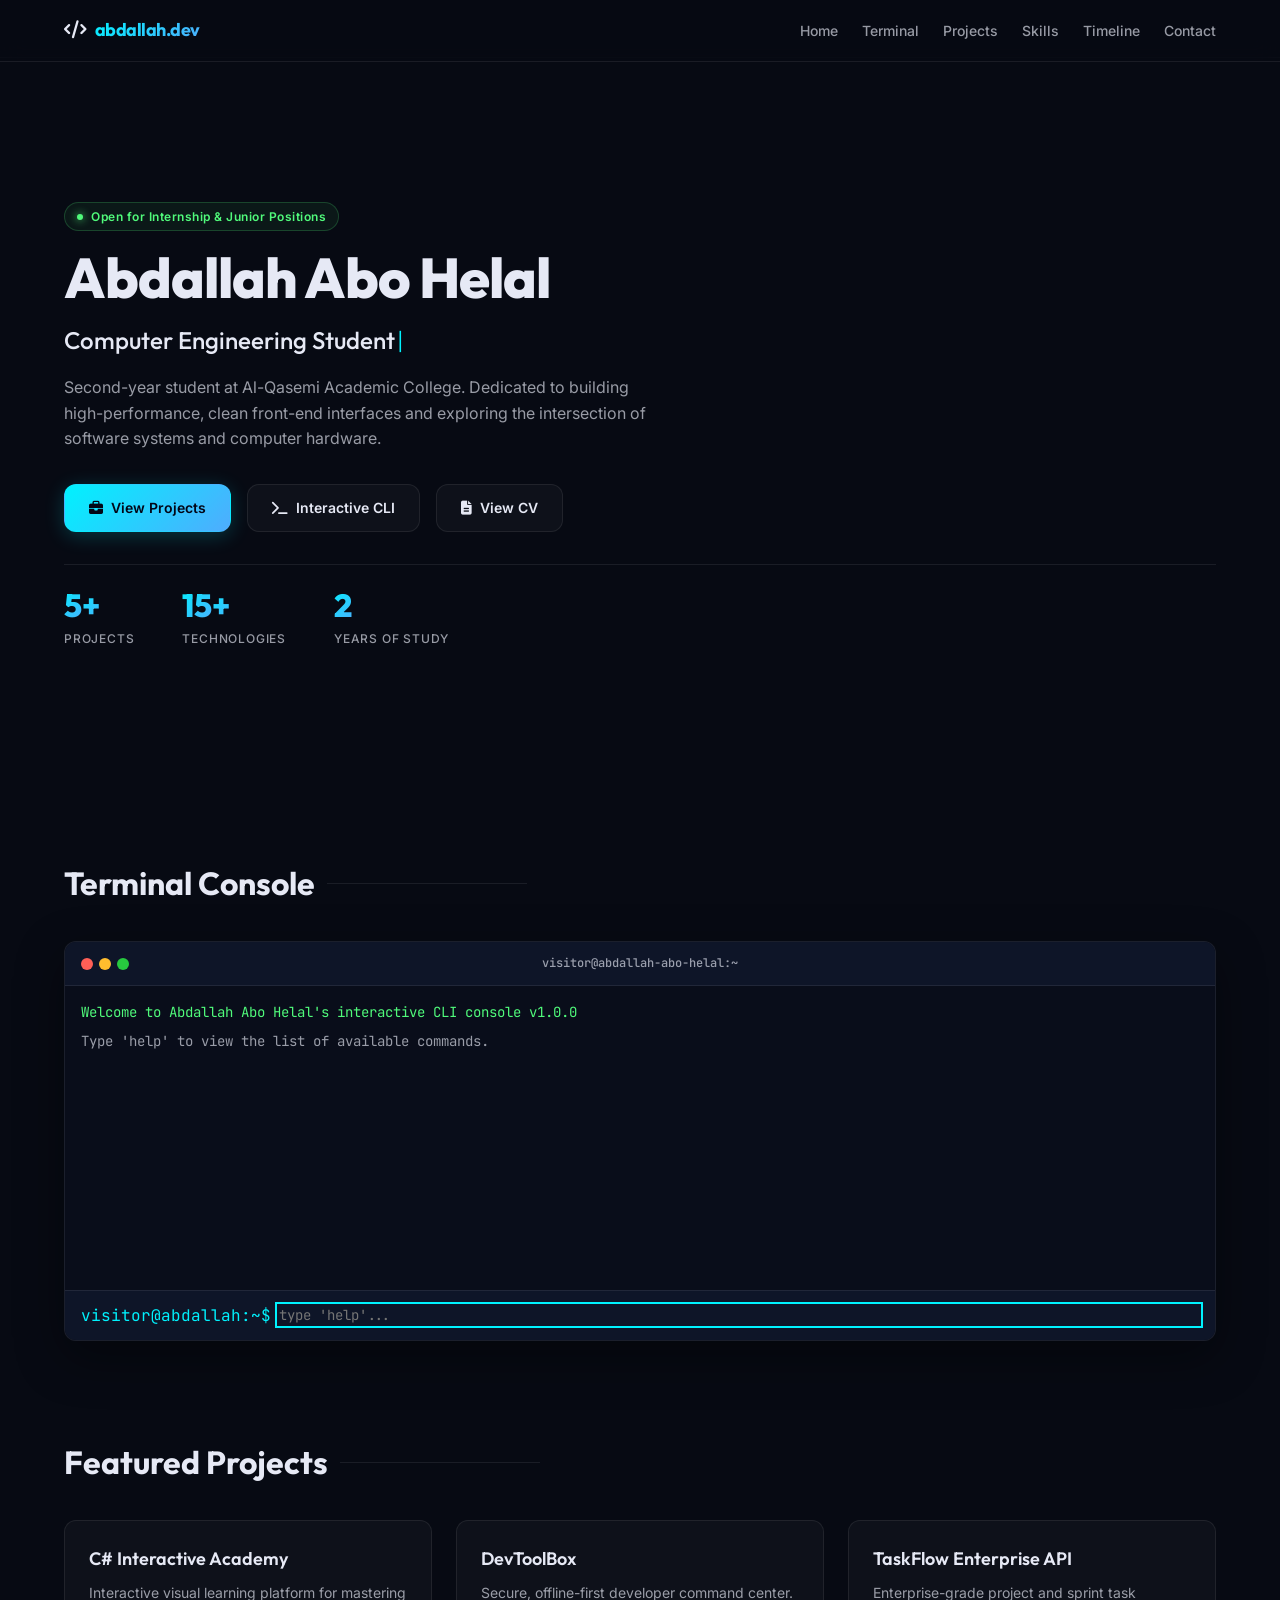
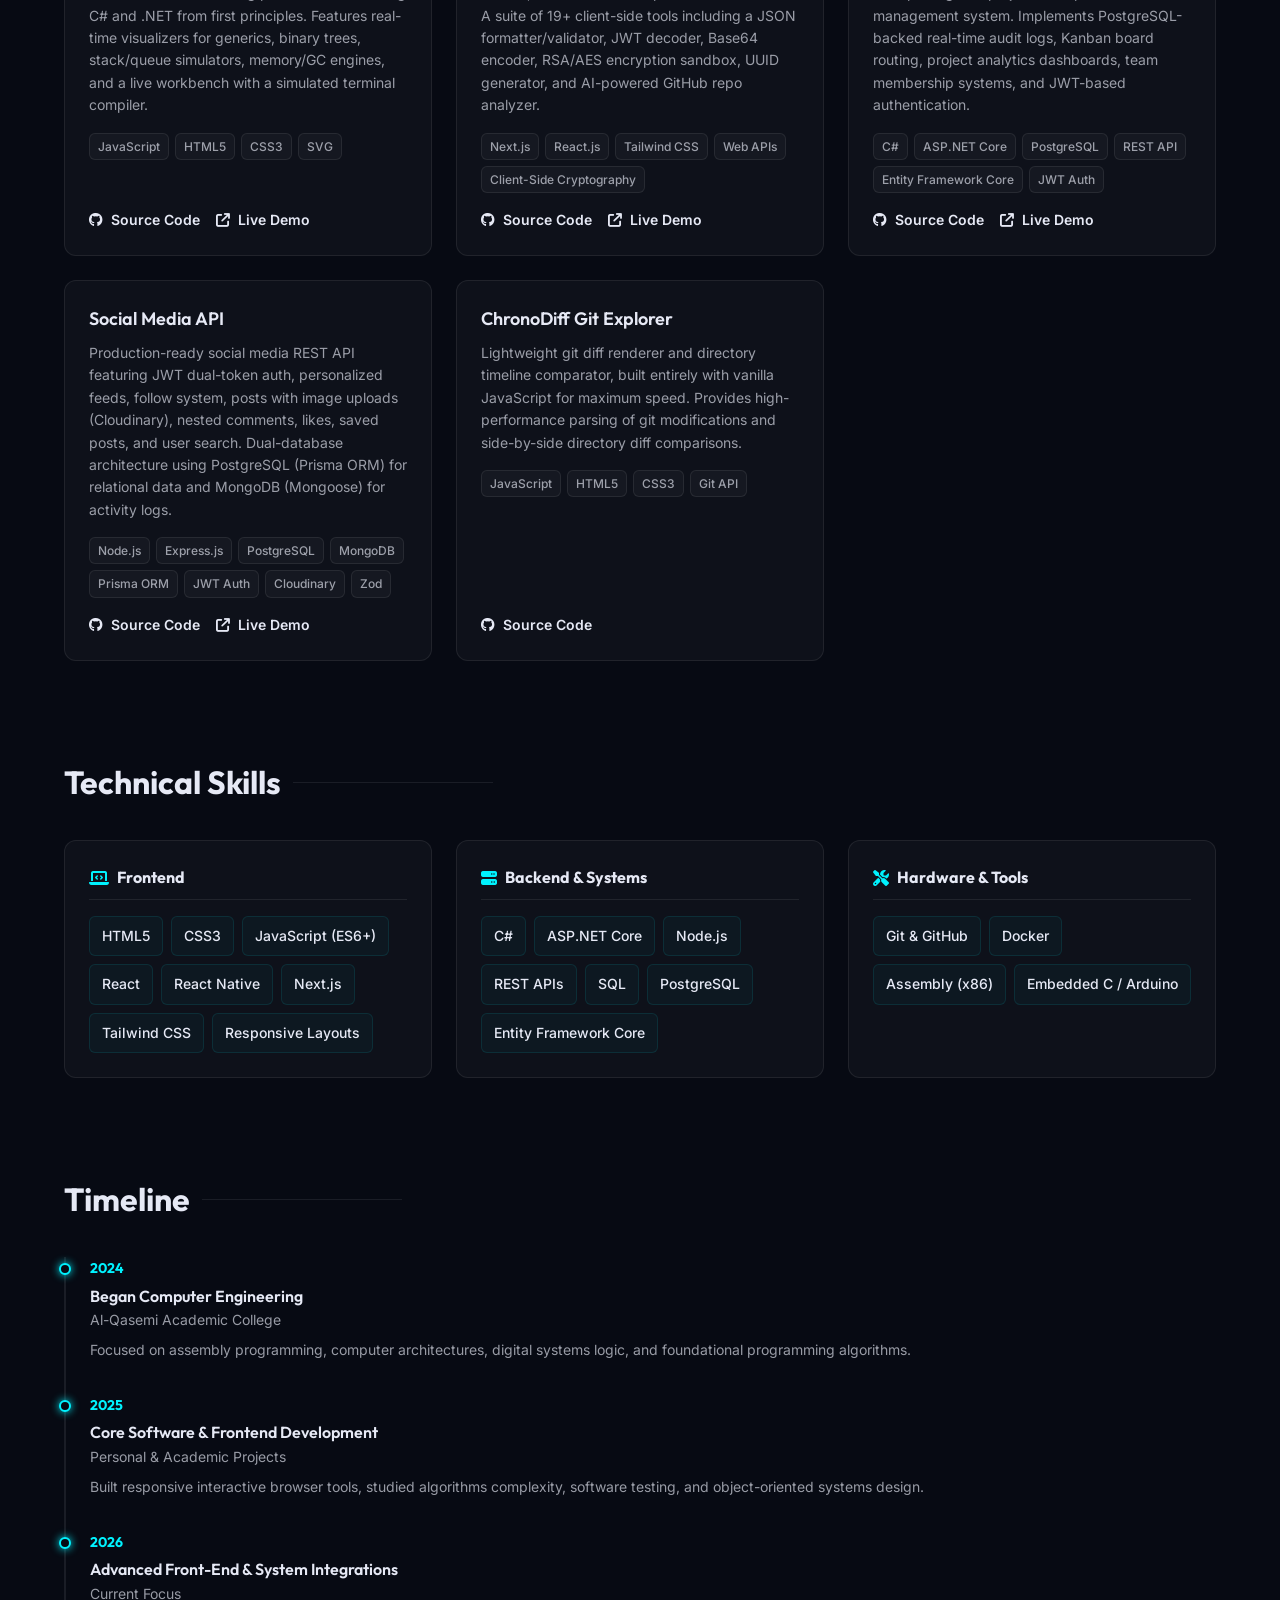
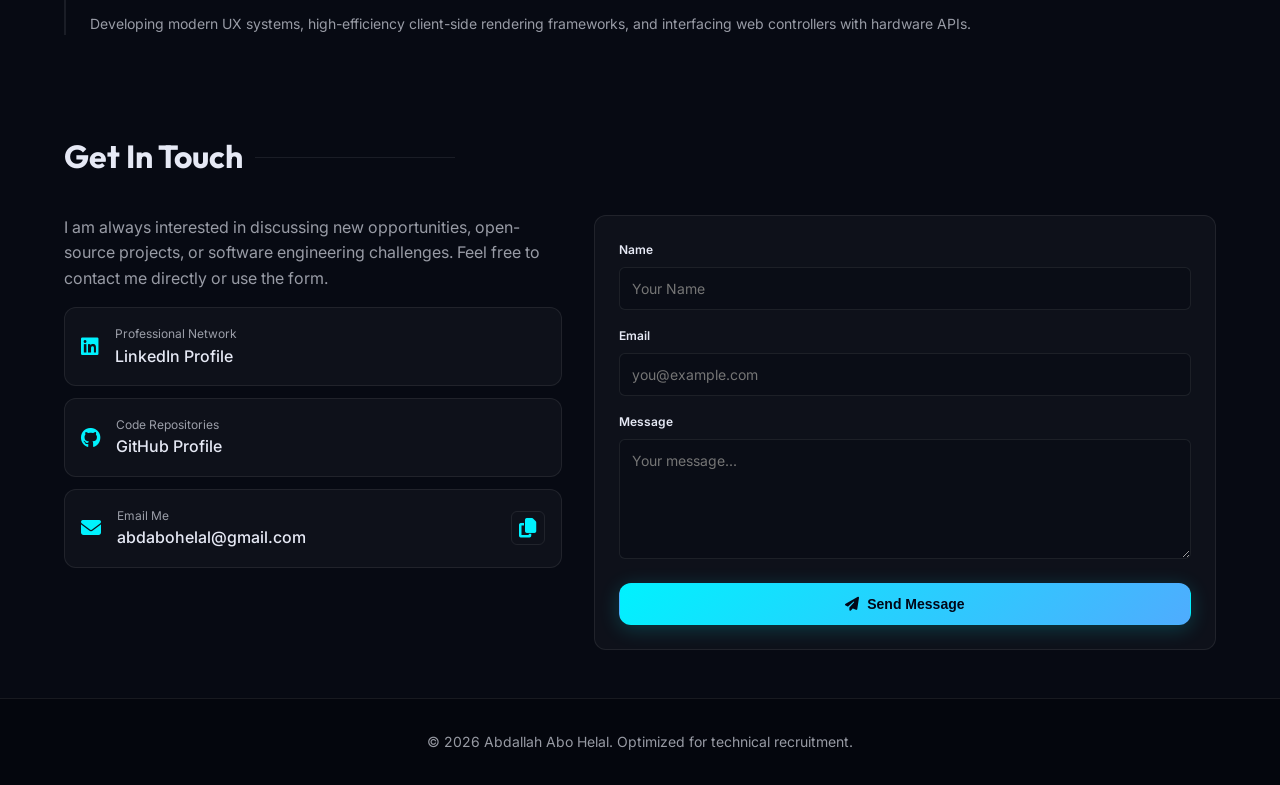
==== commit fad6da0f: "Add inline emoji favicon to index.html and cv.html" ====
--- a/index.html
+++ b/index.html
@@ -4,6 +4,7 @@
   <meta charset="UTF-8" />
   <meta name="viewport" content="width=device-width, initial-scale=1.0"/>
   <title>Abdallah Abo Helal | Portfolio</title>
+  <link rel="icon" href="data:image/svg+xml,<svg xmlns=%22http://www.w3.org/2000/svg%22 viewBox=%220 0 100 100%22><text y=%22.9em%22 font-size=%2290%22>💻</text></svg>">
   
   <!-- SEO Meta Tags -->
   <meta name="description" content="Portfolio of Abdallah Abo Helal, a Computer Engineering Student and Front-End Developer. Explorable interactive terminal interface showcasing software engineering and system architecture skills." />
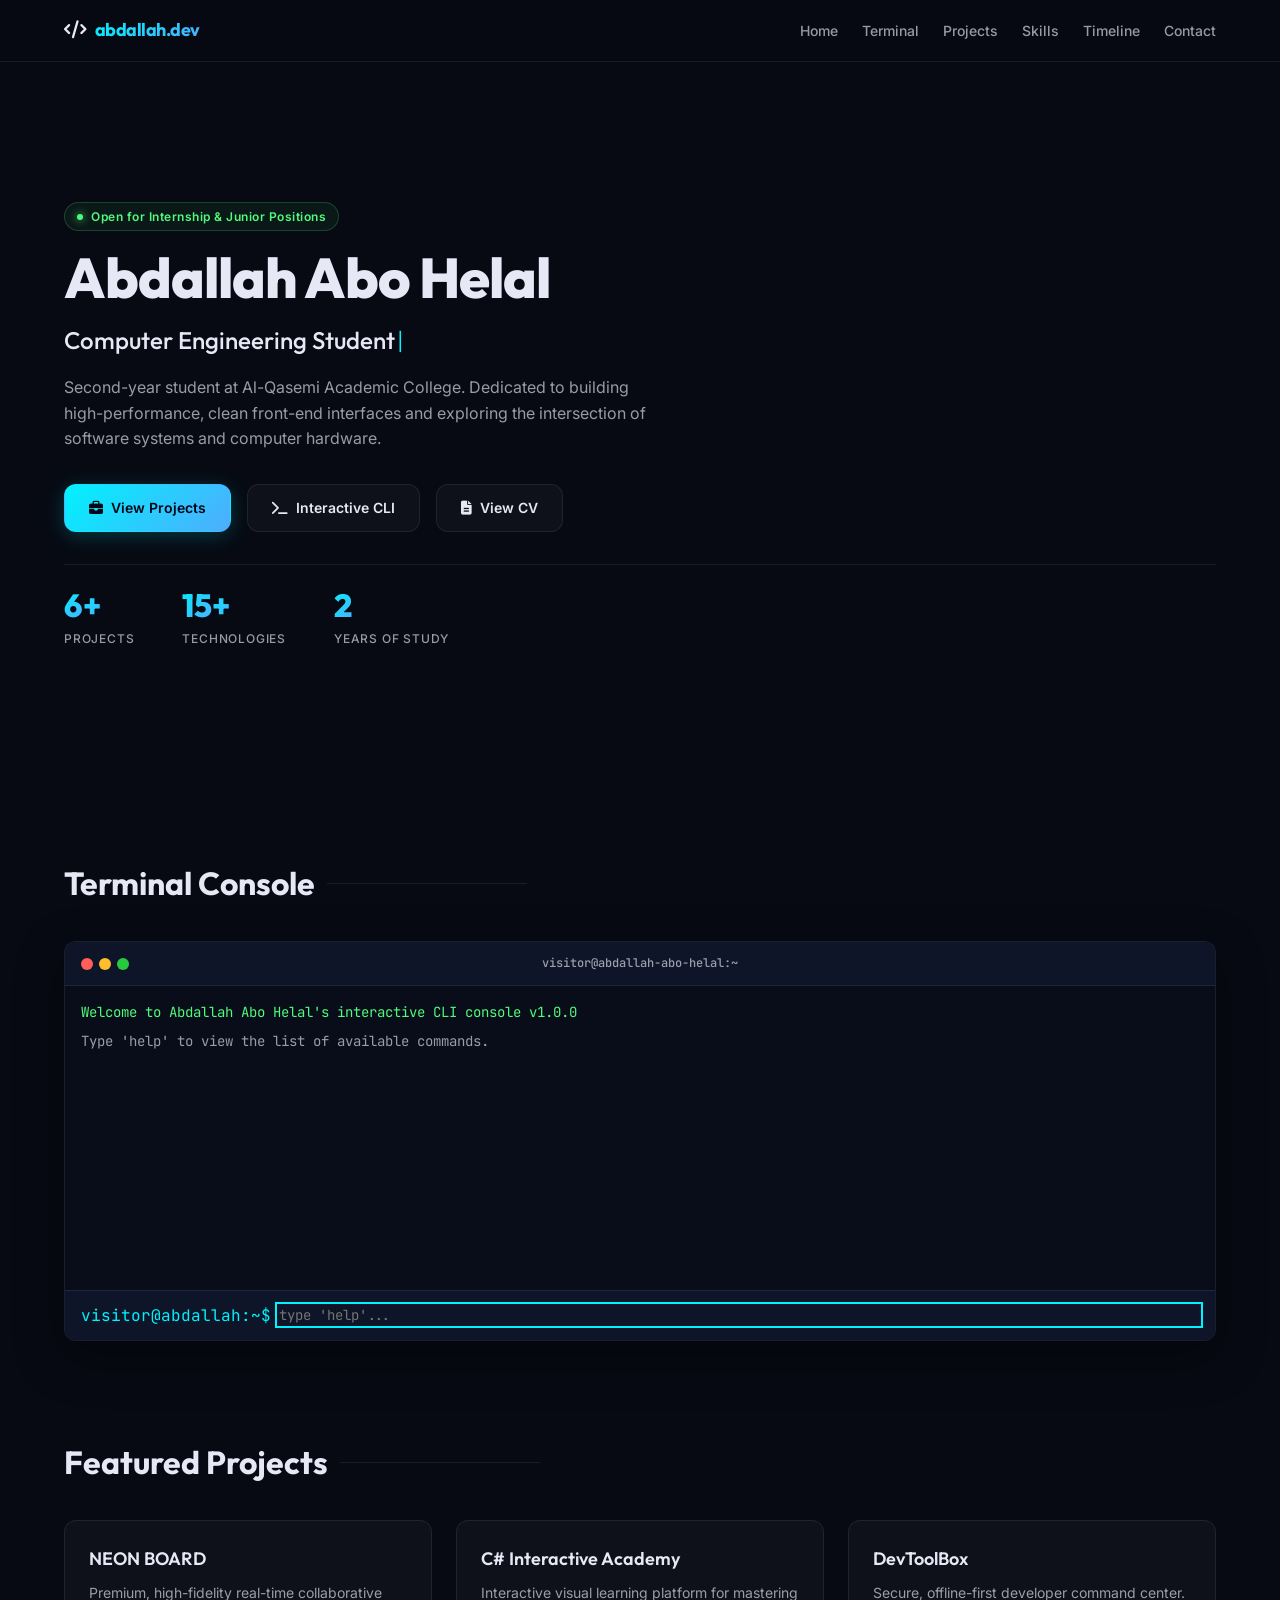
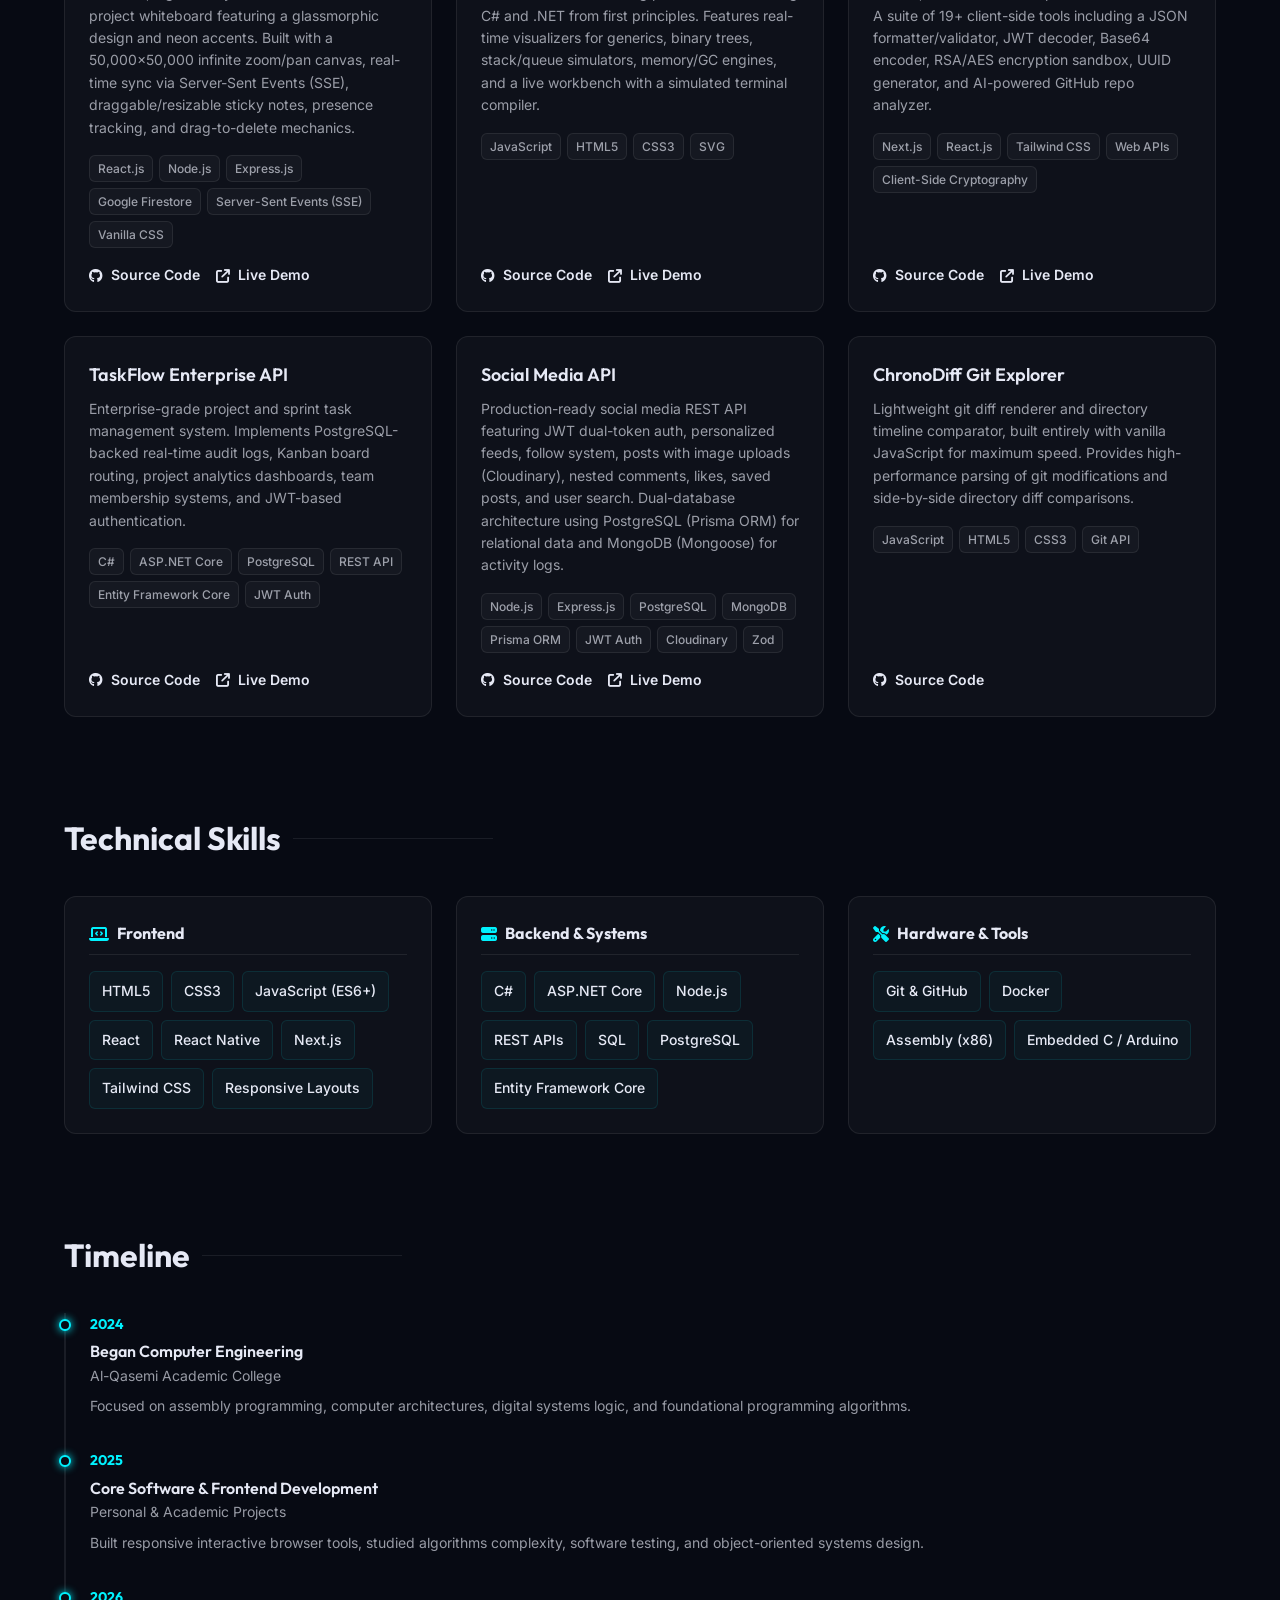
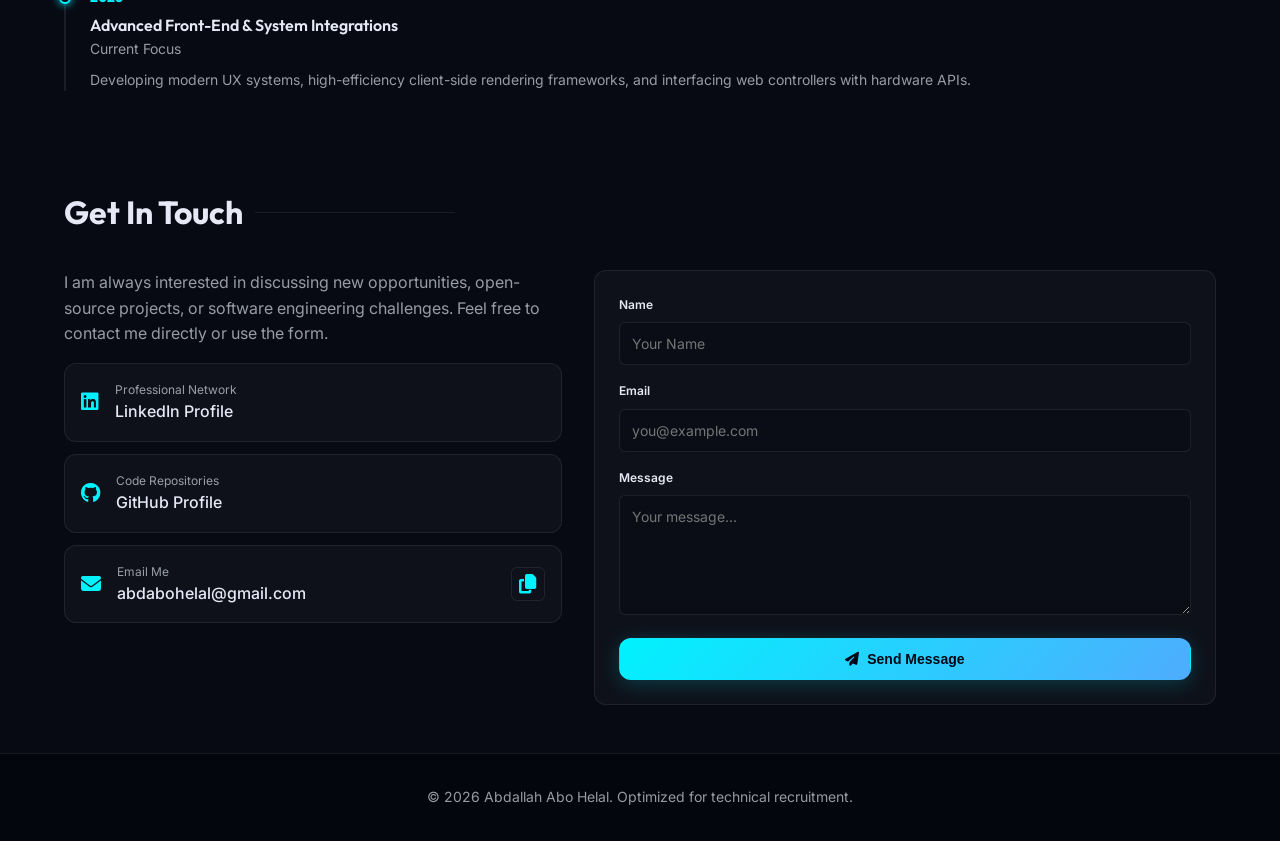
==== commit 042024f5: "Add NEON BOARD project and profile updates Add NEON BOARD to portfolio across files and update profi" ====
--- a/index.html
+++ b/index.html
@@ -108,7 +108,7 @@
     </div>
     <div class="hero-stats">
       <div class="stat-item">
-        <div><span class="stat-num" data-target="5">0</span><span class="stat-sign">+</span></div>
+        <div><span class="stat-num" data-target="6">0</span><span class="stat-sign">+</span></div>
         <span class="stat-label">Projects</span>
       </div>
       <div class="stat-item">
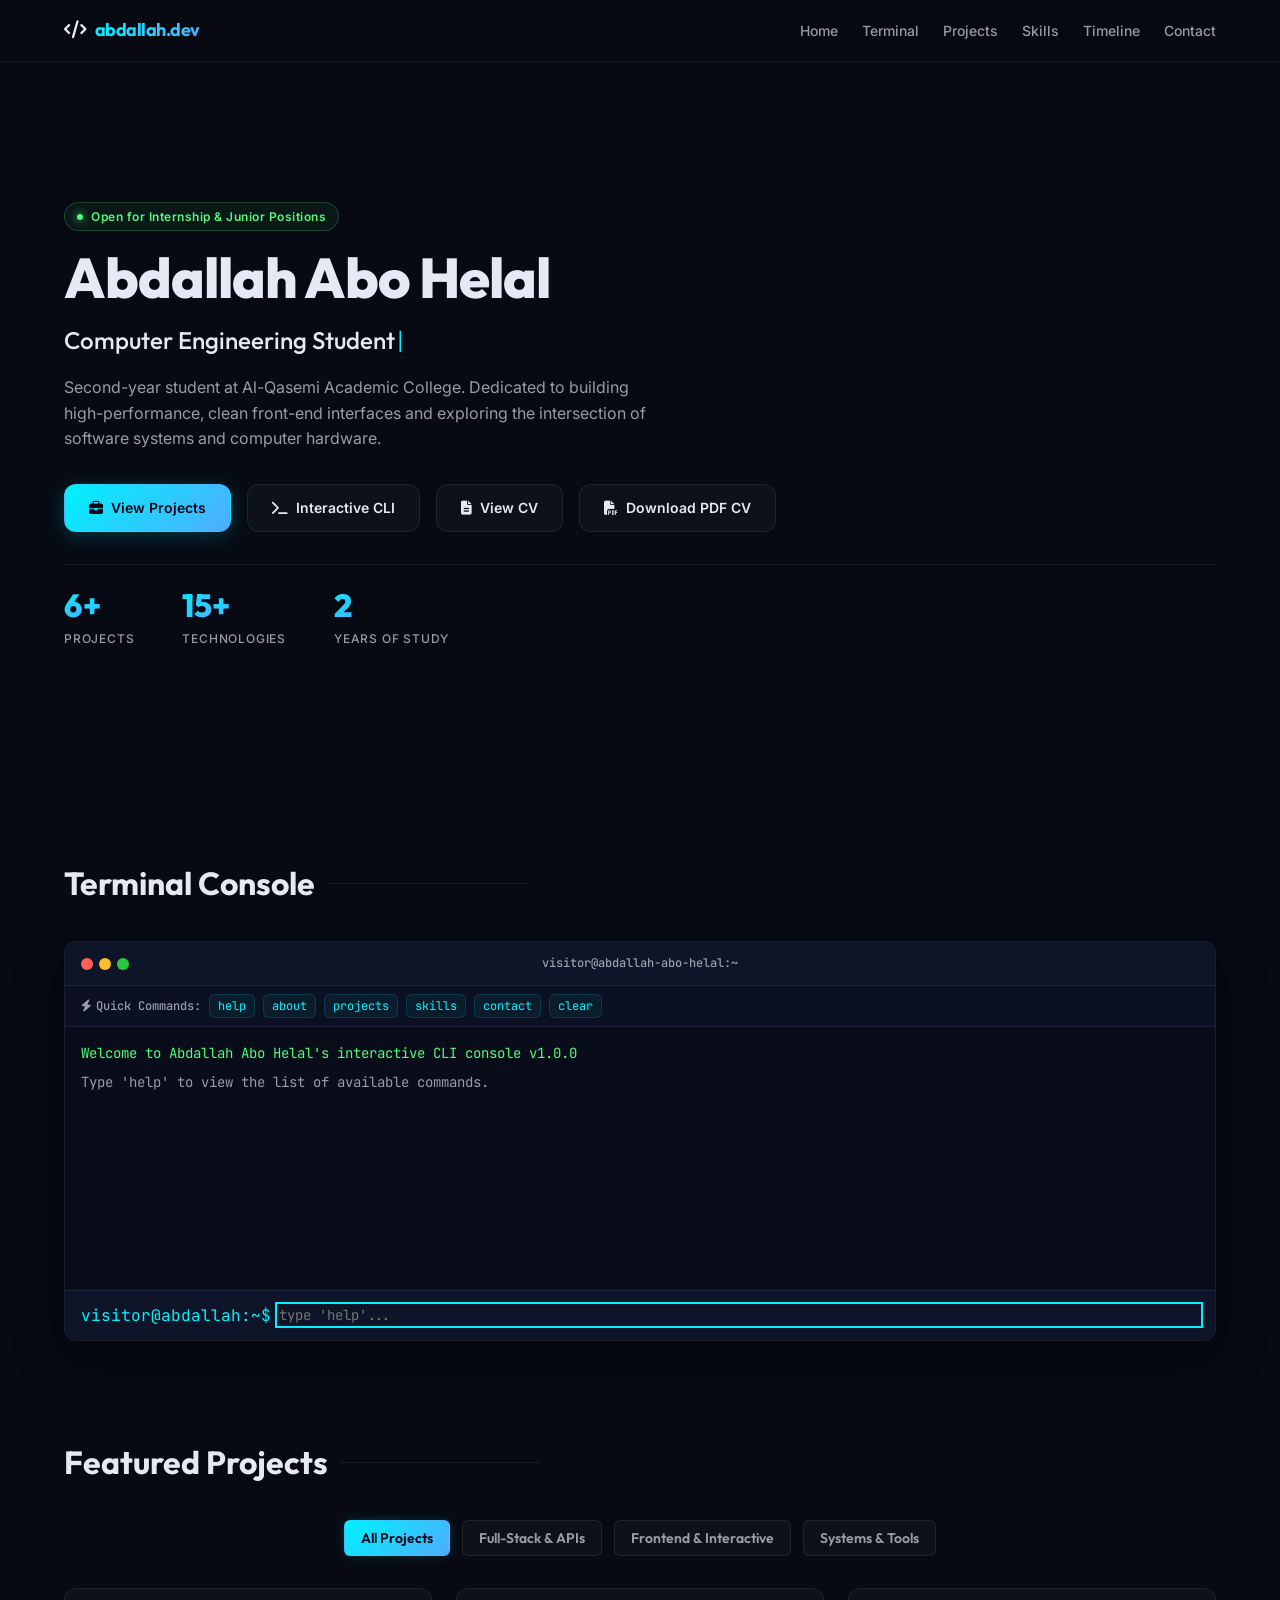
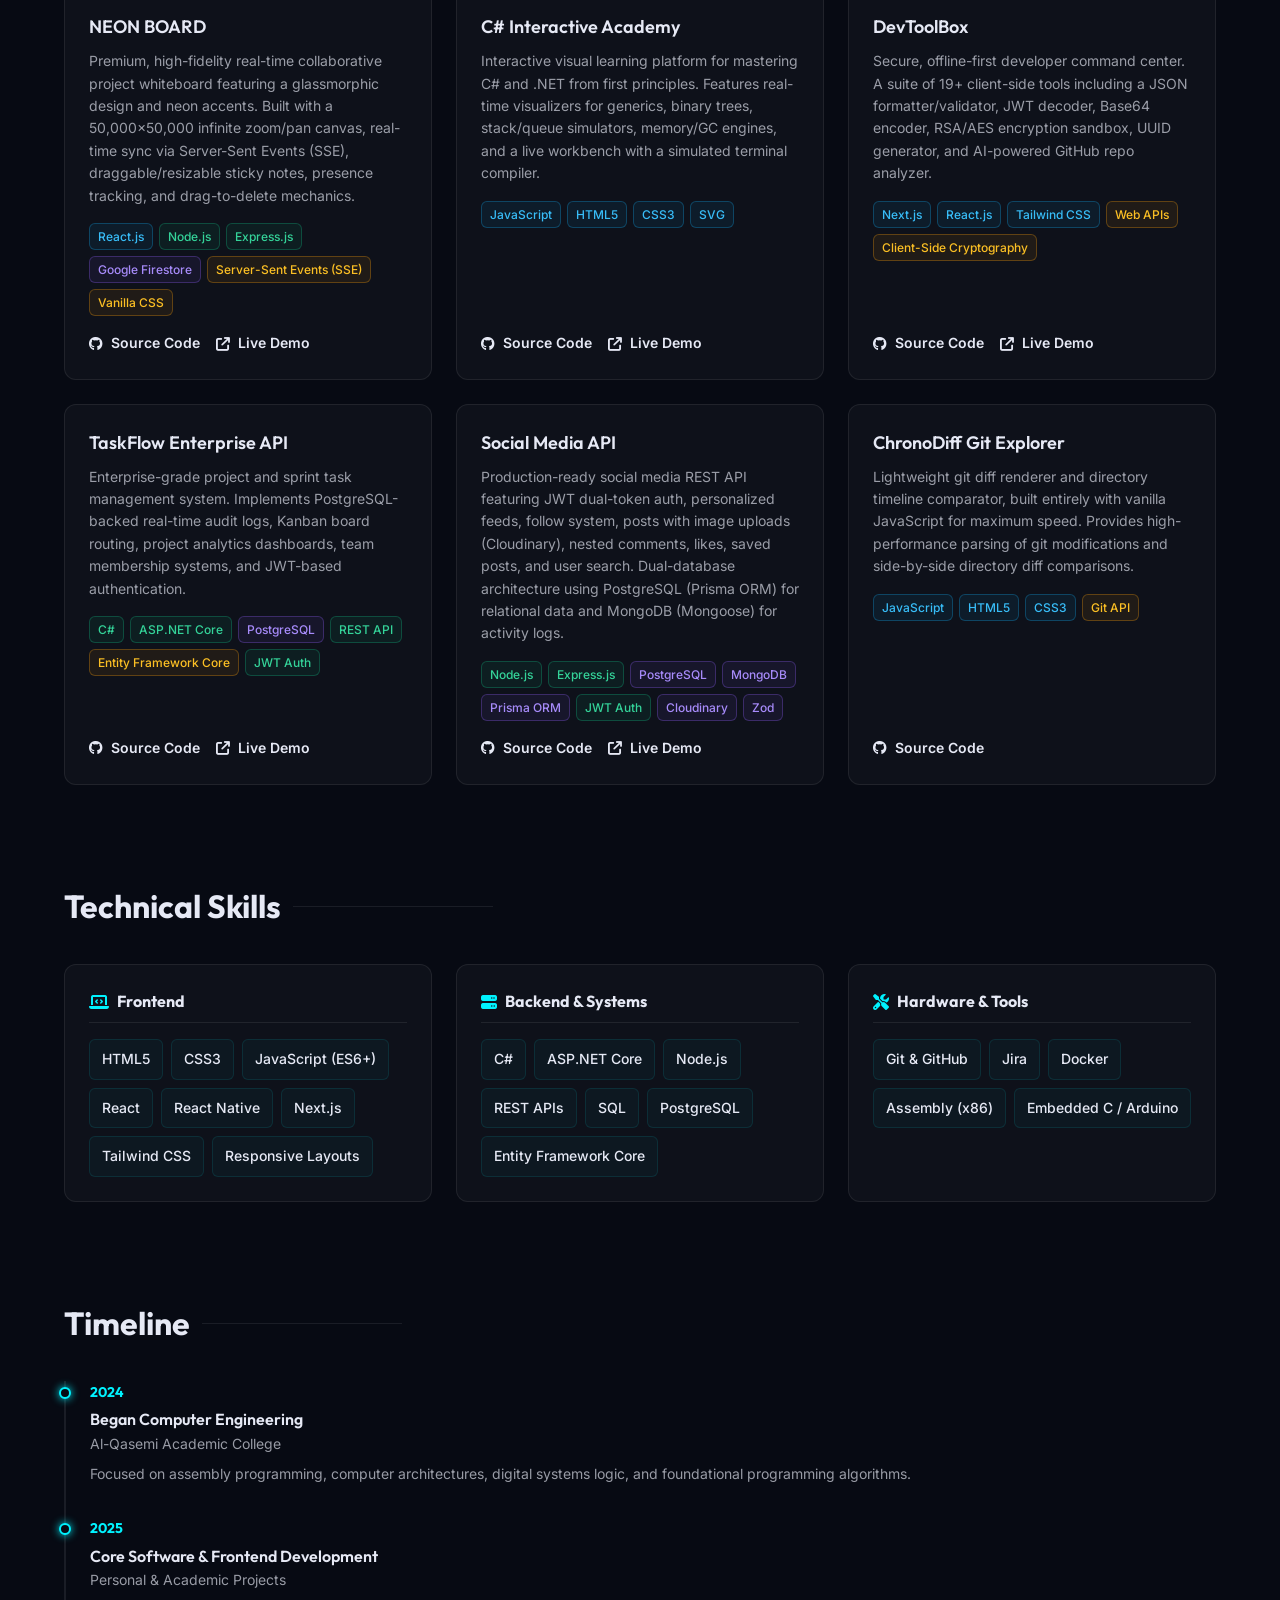
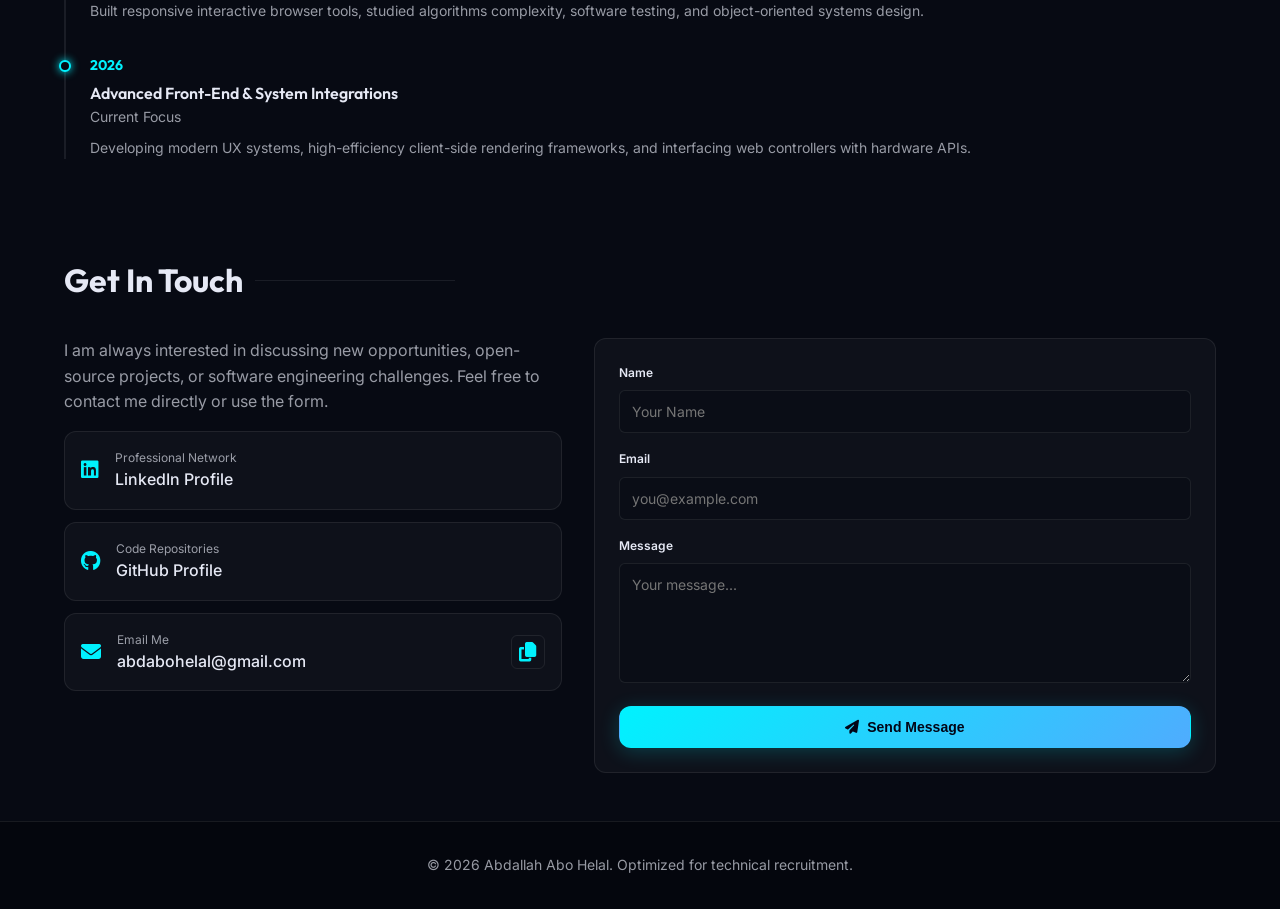
==== commit 58111615: "Add project filters, tech tags, and CV print Introduce categorized tech tags, project filtering, ter" ====
--- a/index.html
+++ b/index.html
@@ -105,6 +105,9 @@
       <a href="cv.html" target="_blank" class="btn btn-secondary">
         <i class="fa-solid fa-file-lines"></i> View CV
       </a>
+      <a href="cv.html?print=true" target="_blank" class="btn btn-secondary">
+        <i class="fa-solid fa-file-pdf"></i> Download PDF CV
+      </a>
     </div>
     <div class="hero-stats">
       <div class="stat-item">
@@ -137,6 +140,16 @@
         </div>
         <div class="terminal-title">visitor@abdallah-abo-helal:~</div>
         <div style="width: 48px;"></div>
+      </div>
+      
+      <div class="terminal-shortcuts">
+        <span class="shortcut-label"><i class="fa-solid fa-bolt"></i> Quick Commands:</span>
+        <button class="shortcut-btn" onclick="runShortcut('help', event)">help</button>
+        <button class="shortcut-btn" onclick="runShortcut('about', event)">about</button>
+        <button class="shortcut-btn" onclick="runShortcut('projects', event)">projects</button>
+        <button class="shortcut-btn" onclick="runShortcut('skills', event)">skills</button>
+        <button class="shortcut-btn" onclick="runShortcut('contact', event)">contact</button>
+        <button class="shortcut-btn" onclick="runShortcut('clear', event)">clear</button>
       </div>
       
       <div class="terminal-output" id="terminalOutput">
@@ -162,6 +175,12 @@
   <section id="projects">
     <div class="section-header">
       <h2 class="section-title">Featured Projects</h2>
+    </div>
+    <div class="projects-filter">
+      <button class="filter-btn active" data-filter="all">All Projects</button>
+      <button class="filter-btn" data-filter="fullstack">Full-Stack & APIs</button>
+      <button class="filter-btn" data-filter="frontend">Frontend & Interactive</button>
+      <button class="filter-btn" data-filter="systems">Systems & Tools</button>
     </div>
     <div class="projects-grid" id="projectsGrid">
       <!-- Dynamically generated projects cards -->
--- a/style.css
+++ b/style.css
@@ -339,6 +339,44 @@
   font-weight: 500;
 }
 
+.terminal-shortcuts {
+  background: rgba(15, 23, 42, 0.5);
+  border-bottom: 1px solid var(--border);
+  padding: var(--space-2) var(--space-4);
+  display: flex;
+  align-items: center;
+  gap: var(--space-2);
+  flex-wrap: wrap;
+}
+
+.shortcut-label {
+  font-size: var(--font-size-xs);
+  color: var(--muted);
+  font-weight: 500;
+  display: flex;
+  align-items: center;
+  gap: 4px;
+}
+
+.shortcut-btn {
+  background: rgba(0, 242, 254, 0.05);
+  border: 1px solid rgba(0, 242, 254, 0.15);
+  color: var(--primary);
+  font-family: var(--font-terminal);
+  font-size: var(--font-size-xs);
+  padding: 3px var(--space-2);
+  border-radius: var(--radius-sm);
+  cursor: pointer;
+  transition: var(--transition-fast);
+}
+
+.shortcut-btn:hover {
+  background: rgba(0, 242, 254, 0.15);
+  border-color: var(--primary);
+  box-shadow: 0 0 8px rgba(0, 242, 254, 0.3);
+  transform: translateY(-1px);
+}
+
 .terminal-output {
   flex-grow: 1;
   padding: var(--space-4);
@@ -411,6 +449,41 @@
 }
 
 /* Projects Grid */
+.projects-filter {
+  display: flex;
+  justify-content: center;
+  gap: var(--space-3);
+  margin-bottom: var(--space-6);
+  flex-wrap: wrap;
+}
+
+.filter-btn {
+  background: var(--surface);
+  border: 1px solid var(--border);
+  color: var(--muted);
+  padding: var(--space-2) var(--space-4);
+  border-radius: var(--radius-sm);
+  font-family: var(--font-headings);
+  font-size: var(--font-size-sm);
+  font-weight: 600;
+  cursor: pointer;
+  transition: var(--transition-fast);
+}
+
+.filter-btn:hover {
+  background: var(--surface-hover);
+  color: var(--text);
+  border-color: var(--muted);
+  transform: translateY(-1px);
+}
+
+.filter-btn.active {
+  background: linear-gradient(135deg, var(--primary), var(--secondary));
+  color: #020617;
+  border-color: transparent;
+  box-shadow: 0 0 12px var(--primary-glow);
+}
+
 .projects-grid {
   display: grid;
   grid-template-columns: repeat(auto-fit, minmax(320px, 1fr));
@@ -464,6 +537,30 @@
   border-radius: var(--radius-sm);
   font-size: var(--font-size-xs);
   font-weight: 500;
+}
+
+.tech-tag.tag-frontend {
+  background: rgba(14, 165, 233, 0.08);
+  border-color: rgba(14, 165, 233, 0.3);
+  color: #38bdf8;
+}
+
+.tech-tag.tag-backend {
+  background: rgba(16, 185, 129, 0.08);
+  border-color: rgba(16, 185, 129, 0.3);
+  color: #34d399;
+}
+
+.tech-tag.tag-db {
+  background: rgba(139, 92, 246, 0.08);
+  border-color: rgba(139, 92, 246, 0.3);
+  color: #a78bfa;
+}
+
+.tech-tag.tag-tool {
+  background: rgba(245, 158, 11, 0.08);
+  border-color: rgba(245, 158, 11, 0.3);
+  color: #fbbf24;
 }
 
 .project-links {
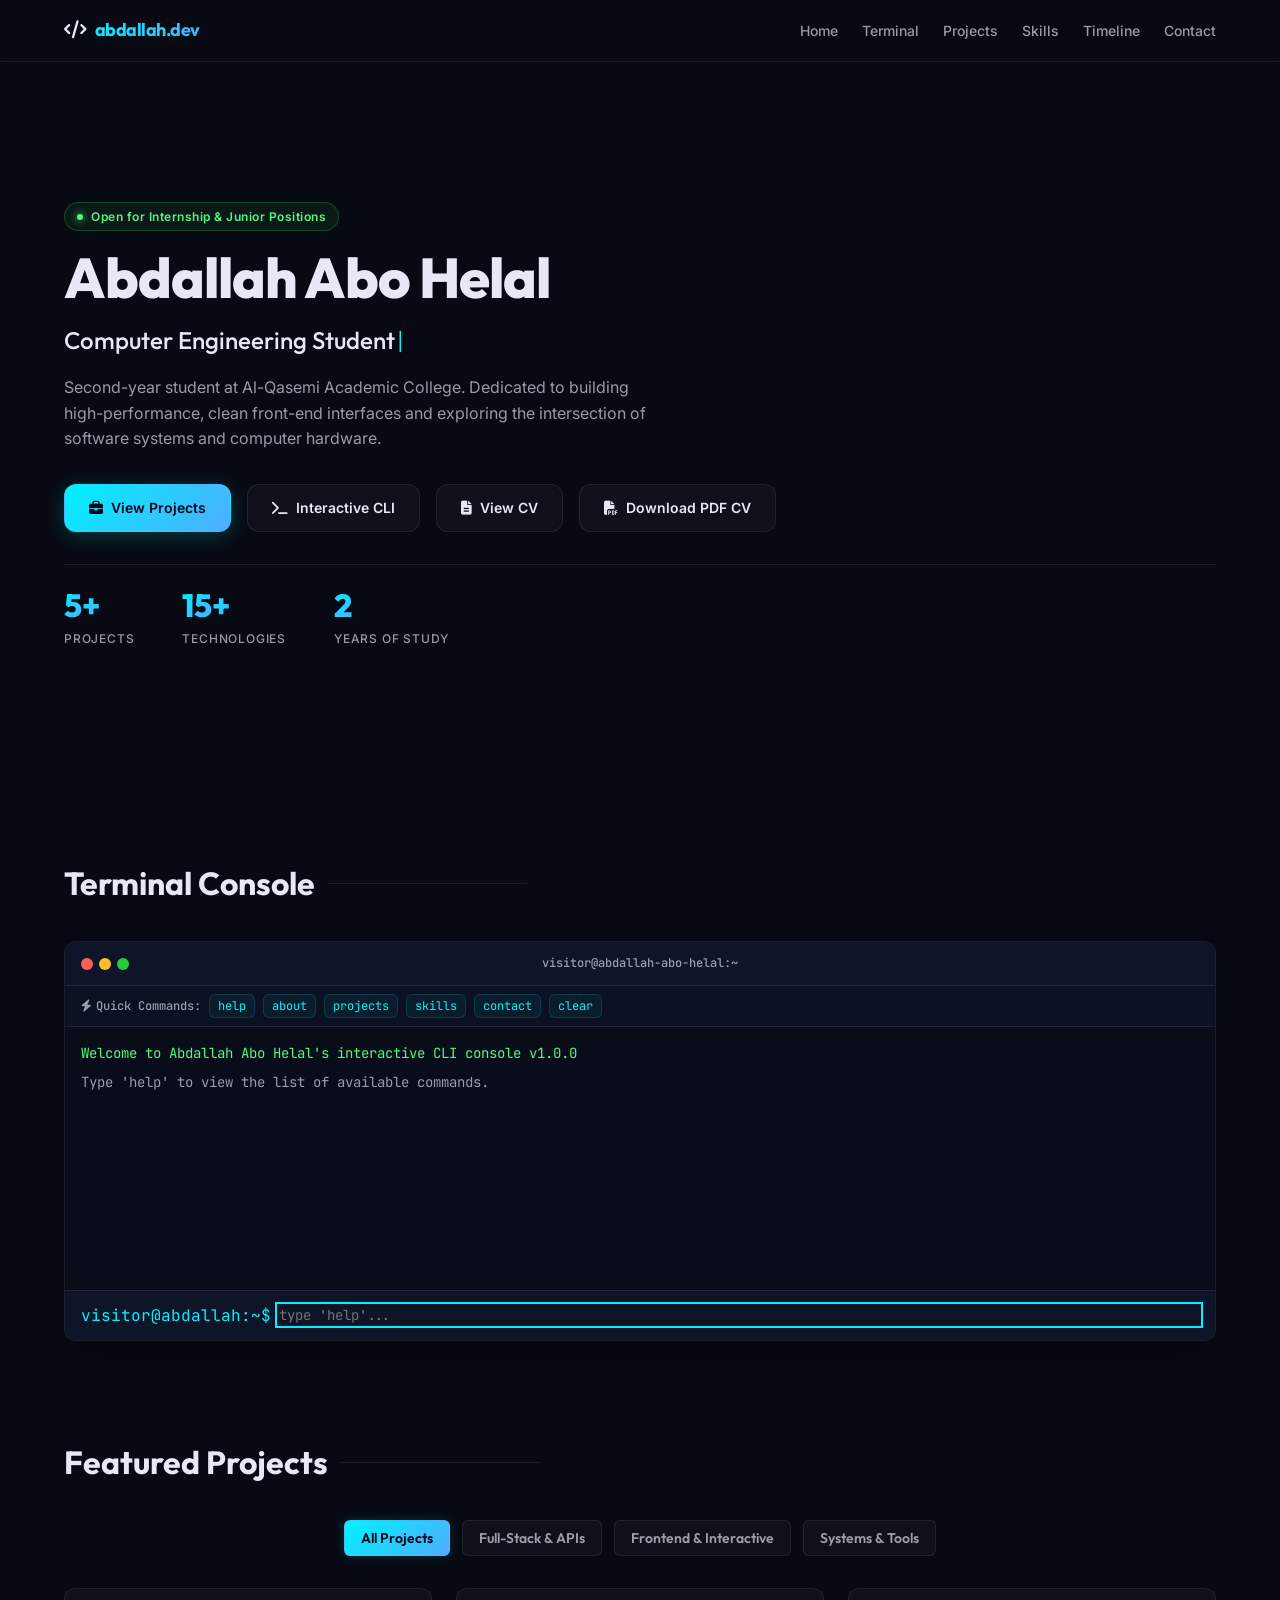
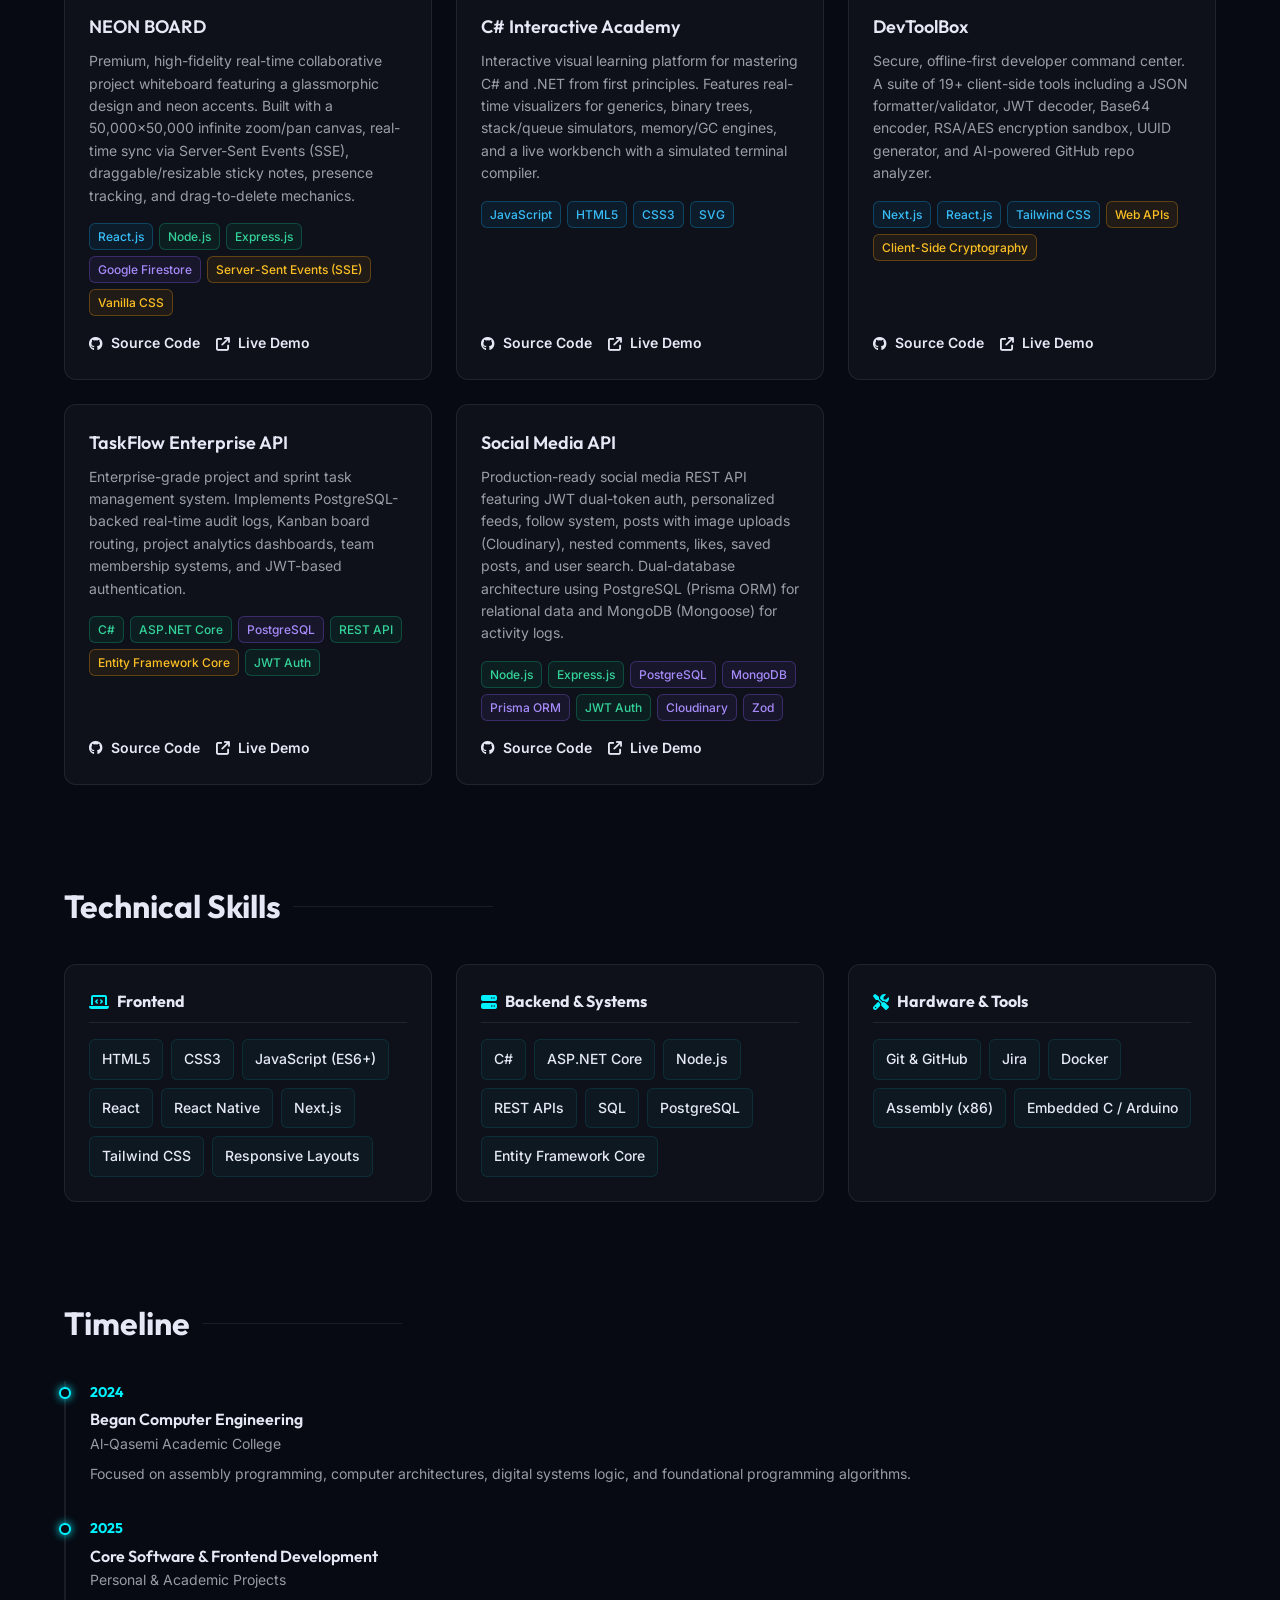
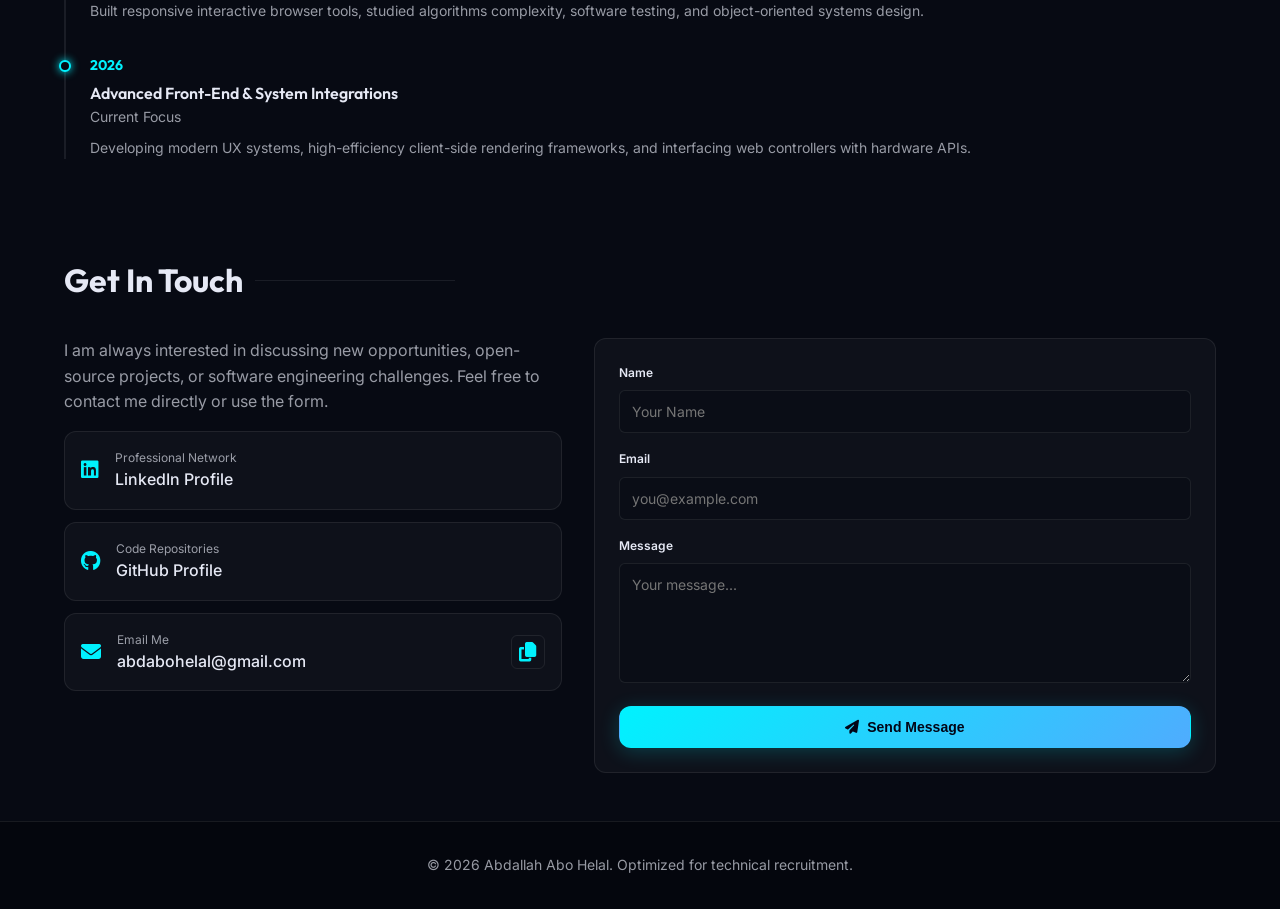
==== commit 79b16d39: "Remove ChronoDiff project and tidy HTML/CSS Remove the ChronoDiff project from the portfolio and dat" ====
--- a/index.html
+++ b/index.html
@@ -111,7 +111,7 @@
     </div>
     <div class="hero-stats">
       <div class="stat-item">
-        <div><span class="stat-num" data-target="6">0</span><span class="stat-sign">+</span></div>
+        <div><span class="stat-num" data-target="5">0</span><span class="stat-sign">+</span></div>
         <span class="stat-label">Projects</span>
       </div>
       <div class="stat-item">
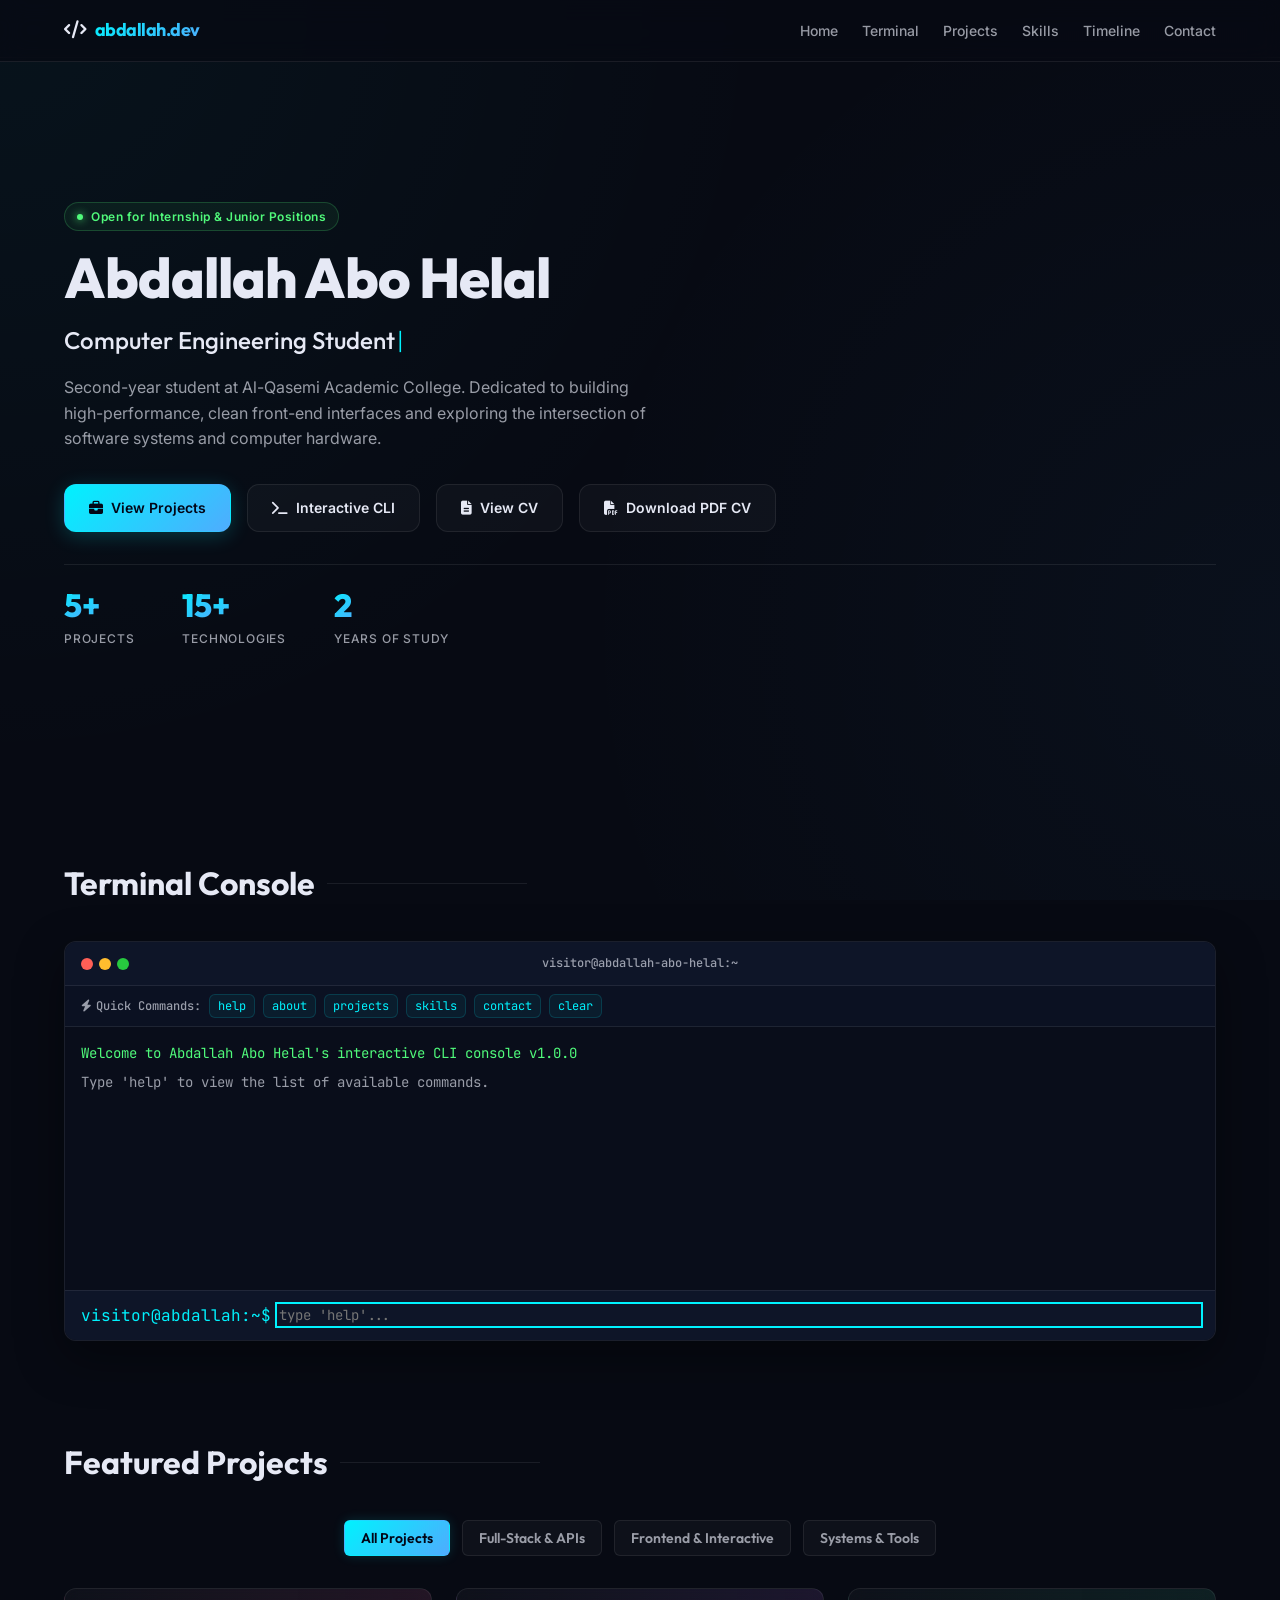
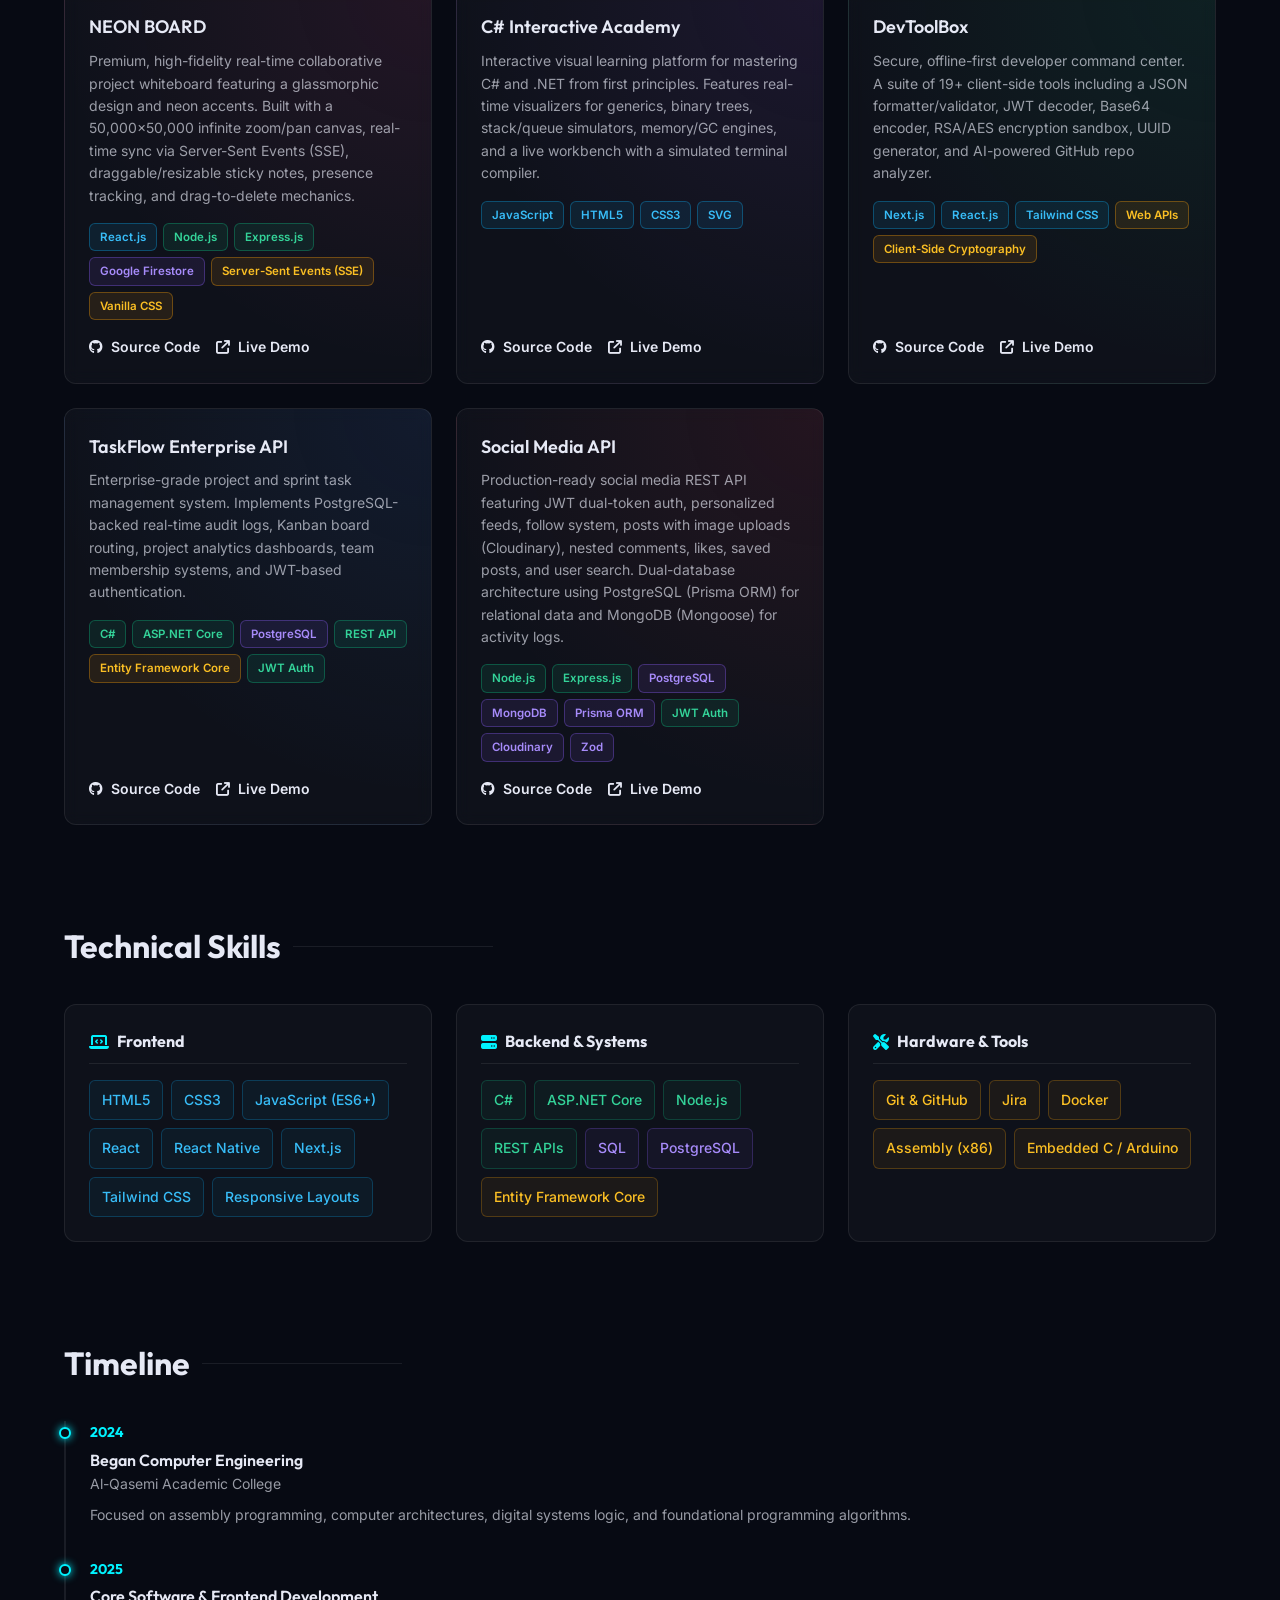
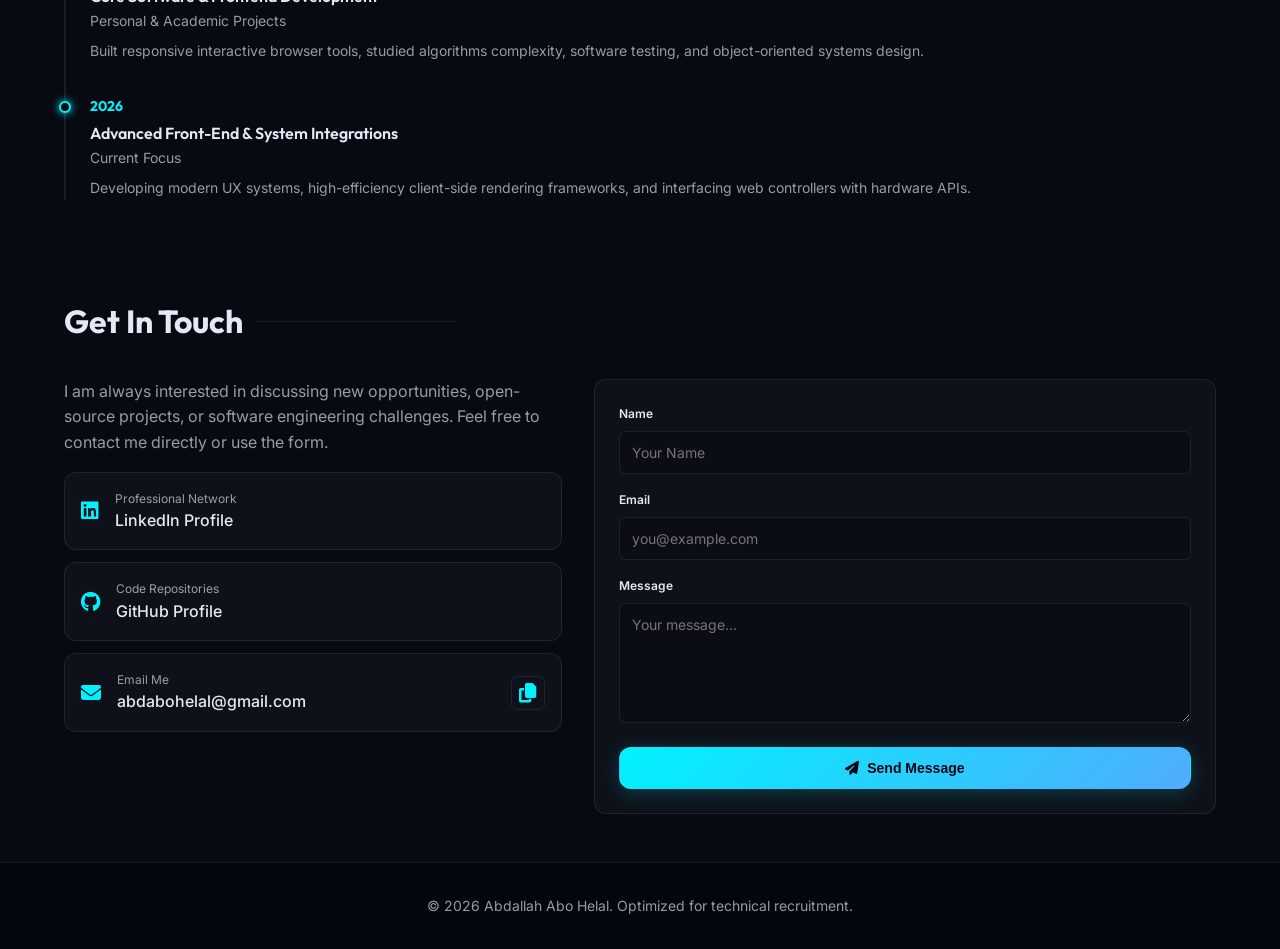
==== commit 075300a8: "Add scroll progress, 3D tilt & UI polish Enhance UI/UX and add interactive polish across the project" ====
--- a/index.html
+++ b/index.html
@@ -51,6 +51,8 @@
   <script src="script.js" defer></script>
 </head>
 <body>
+  <!-- Scroll Progress Bar -->
+  <div class="scroll-progress" id="scrollProgress"></div>
 
   <!-- Floating Sticky Navigation -->
   <header>
--- a/style.css
+++ b/style.css
@@ -59,11 +59,27 @@
 
 body {
   background-color: var(--bg);
+  background-image: 
+    radial-gradient(circle at 0% 0%, rgba(0, 242, 254, 0.04) 0%, transparent 50%),
+    radial-gradient(circle at 100% 70%, rgba(79, 172, 254, 0.04) 0%, transparent 50%);
+  background-attachment: fixed;
   color: var(--text);
   font-family: var(--font-body);
   line-height: 1.6;
   overflow-x: hidden;
   -webkit-font-smoothing: antialiased;
+}
+
+/* Scroll Progress Bar */
+.scroll-progress {
+  position: fixed;
+  top: 0;
+  left: 0;
+  width: 0%;
+  height: 3px;
+  background: linear-gradient(90deg, var(--primary), var(--secondary));
+  z-index: 1001;
+  transition: width 0.05s ease;
 }
 
 /* Floating Navigation */
@@ -493,19 +509,23 @@
 
 .project-card {
   background: var(--surface);
+  background-image: radial-gradient(circle at top right, var(--project-color-glow, rgba(255, 255, 255, 0.01)), transparent 70%);
   border: 1px solid var(--border);
   border-radius: var(--radius);
   padding: var(--space-5);
   display: flex;
   flex-direction: column;
   justify-content: space-between;
-  transition: var(--transition-normal);
+  transition: transform var(--transition-normal), border-color var(--transition-normal), box-shadow var(--transition-normal);
+  backdrop-filter: blur(8px);
+  position: relative;
+  overflow: hidden;
 }
 
 .project-card:hover {
-  transform: translateY(-4px);
-  border-color: var(--primary-glow);
-  box-shadow: 0 12px 32px rgba(0, 242, 254, 0.05);
+  transform: translateY(-5px);
+  border-color: var(--project-color);
+  box-shadow: 0 12px 36px rgba(0, 0, 0, 0.35), 0 0 24px var(--project-color-glow);
 }
 
 .project-top h3 {
@@ -533,34 +553,61 @@
   background: rgba(255, 255, 255, 0.03);
   border: 1px solid var(--border);
   color: var(--muted);
-  padding: 3px 8px;
+  padding: 4px 10px;
   border-radius: var(--radius-sm);
-  font-size: var(--font-size-xs);
-  font-weight: 500;
+  font-size: 0.72rem;
+  font-weight: 600;
+  transition: all var(--transition-fast);
+  display: inline-flex;
+  align-items: center;
 }
 
 .tech-tag.tag-frontend {
-  background: rgba(14, 165, 233, 0.08);
-  border-color: rgba(14, 165, 233, 0.3);
+  background: rgba(14, 165, 233, 0.1);
+  border-color: rgba(14, 165, 233, 0.35);
   color: #38bdf8;
 }
+.tech-tag.tag-frontend:hover {
+  background: rgba(14, 165, 233, 0.2);
+  border-color: #38bdf8;
+  box-shadow: 0 0 10px rgba(14, 165, 233, 0.25);
+  transform: translateY(-1px);
+}
 
 .tech-tag.tag-backend {
-  background: rgba(16, 185, 129, 0.08);
-  border-color: rgba(16, 185, 129, 0.3);
+  background: rgba(16, 185, 129, 0.1);
+  border-color: rgba(16, 185, 129, 0.35);
   color: #34d399;
 }
+.tech-tag.tag-backend:hover {
+  background: rgba(16, 185, 129, 0.2);
+  border-color: #34d399;
+  box-shadow: 0 0 10px rgba(16, 185, 129, 0.25);
+  transform: translateY(-1px);
+}
 
 .tech-tag.tag-db {
-  background: rgba(139, 92, 246, 0.08);
-  border-color: rgba(139, 92, 246, 0.3);
+  background: rgba(139, 92, 246, 0.1);
+  border-color: rgba(139, 92, 246, 0.35);
   color: #a78bfa;
 }
+.tech-tag.tag-db:hover {
+  background: rgba(139, 92, 246, 0.2);
+  border-color: #a78bfa;
+  box-shadow: 0 0 10px rgba(139, 92, 246, 0.25);
+  transform: translateY(-1px);
+}
 
 .tech-tag.tag-tool {
-  background: rgba(245, 158, 11, 0.08);
-  border-color: rgba(245, 158, 11, 0.3);
+  background: rgba(245, 158, 11, 0.1);
+  border-color: rgba(245, 158, 11, 0.35);
   color: #fbbf24;
+}
+.tech-tag.tag-tool:hover {
+  background: rgba(245, 158, 11, 0.2);
+  border-color: #fbbf24;
+  box-shadow: 0 0 10px rgba(245, 158, 11, 0.25);
+  transform: translateY(-1px);
 }
 
 .project-links {
@@ -580,7 +627,7 @@
 }
 
 .project-link:hover {
-  color: var(--primary);
+  color: var(--project-color, var(--primary));
 }
 
 /* Skills Grid */
@@ -621,9 +668,9 @@
 }
 
 .skill-badge {
-  background: rgba(0, 242, 254, 0.03);
-  border: 1px solid rgba(0, 242, 254, 0.1);
-  color: var(--text);
+  background: rgba(255, 255, 255, 0.03);
+  border: 1px solid var(--border);
+  color: var(--muted);
   padding: var(--space-2) var(--space-3);
   border-radius: var(--radius-sm);
   font-size: var(--font-size-sm);
@@ -631,9 +678,55 @@
   transition: var(--transition-fast);
 }
 
-.skill-badge:hover {
-  border-color: var(--primary);
-  box-shadow: 0 0 10px rgba(0, 242, 254, 0.15);
+.skill-badge.tag-frontend {
+  background: rgba(14, 165, 233, 0.06);
+  border-color: rgba(14, 165, 233, 0.25);
+  color: #38bdf8;
+}
+.skill-badge.tag-frontend:hover {
+  border-color: #38bdf8;
+  box-shadow: 0 0 12px rgba(56, 189, 248, 0.25);
+  background: rgba(14, 165, 233, 0.12);
+  color: #fff;
+  transform: translateY(-1px);
+}
+
+.skill-badge.tag-backend {
+  background: rgba(16, 185, 129, 0.06);
+  border-color: rgba(16, 185, 129, 0.25);
+  color: #34d399;
+}
+.skill-badge.tag-backend:hover {
+  border-color: #34d399;
+  box-shadow: 0 0 12px rgba(52, 211, 153, 0.25);
+  background: rgba(16, 185, 129, 0.12);
+  color: #fff;
+  transform: translateY(-1px);
+}
+
+.skill-badge.tag-db {
+  background: rgba(139, 92, 246, 0.06);
+  border-color: rgba(139, 92, 246, 0.25);
+  color: #a78bfa;
+}
+.skill-badge.tag-db:hover {
+  border-color: #a78bfa;
+  box-shadow: 0 0 12px rgba(167, 139, 250, 0.25);
+  background: rgba(139, 92, 246, 0.12);
+  color: #fff;
+  transform: translateY(-1px);
+}
+
+.skill-badge.tag-tool {
+  background: rgba(245, 158, 11, 0.06);
+  border-color: rgba(245, 158, 11, 0.25);
+  color: #fbbf24;
+}
+.skill-badge.tag-tool:hover {
+  border-color: #fbbf24;
+  box-shadow: 0 0 12px rgba(251, 191, 36, 0.25);
+  background: rgba(245, 158, 11, 0.12);
+  color: #fff;
   transform: translateY(-1px);
 }
 
